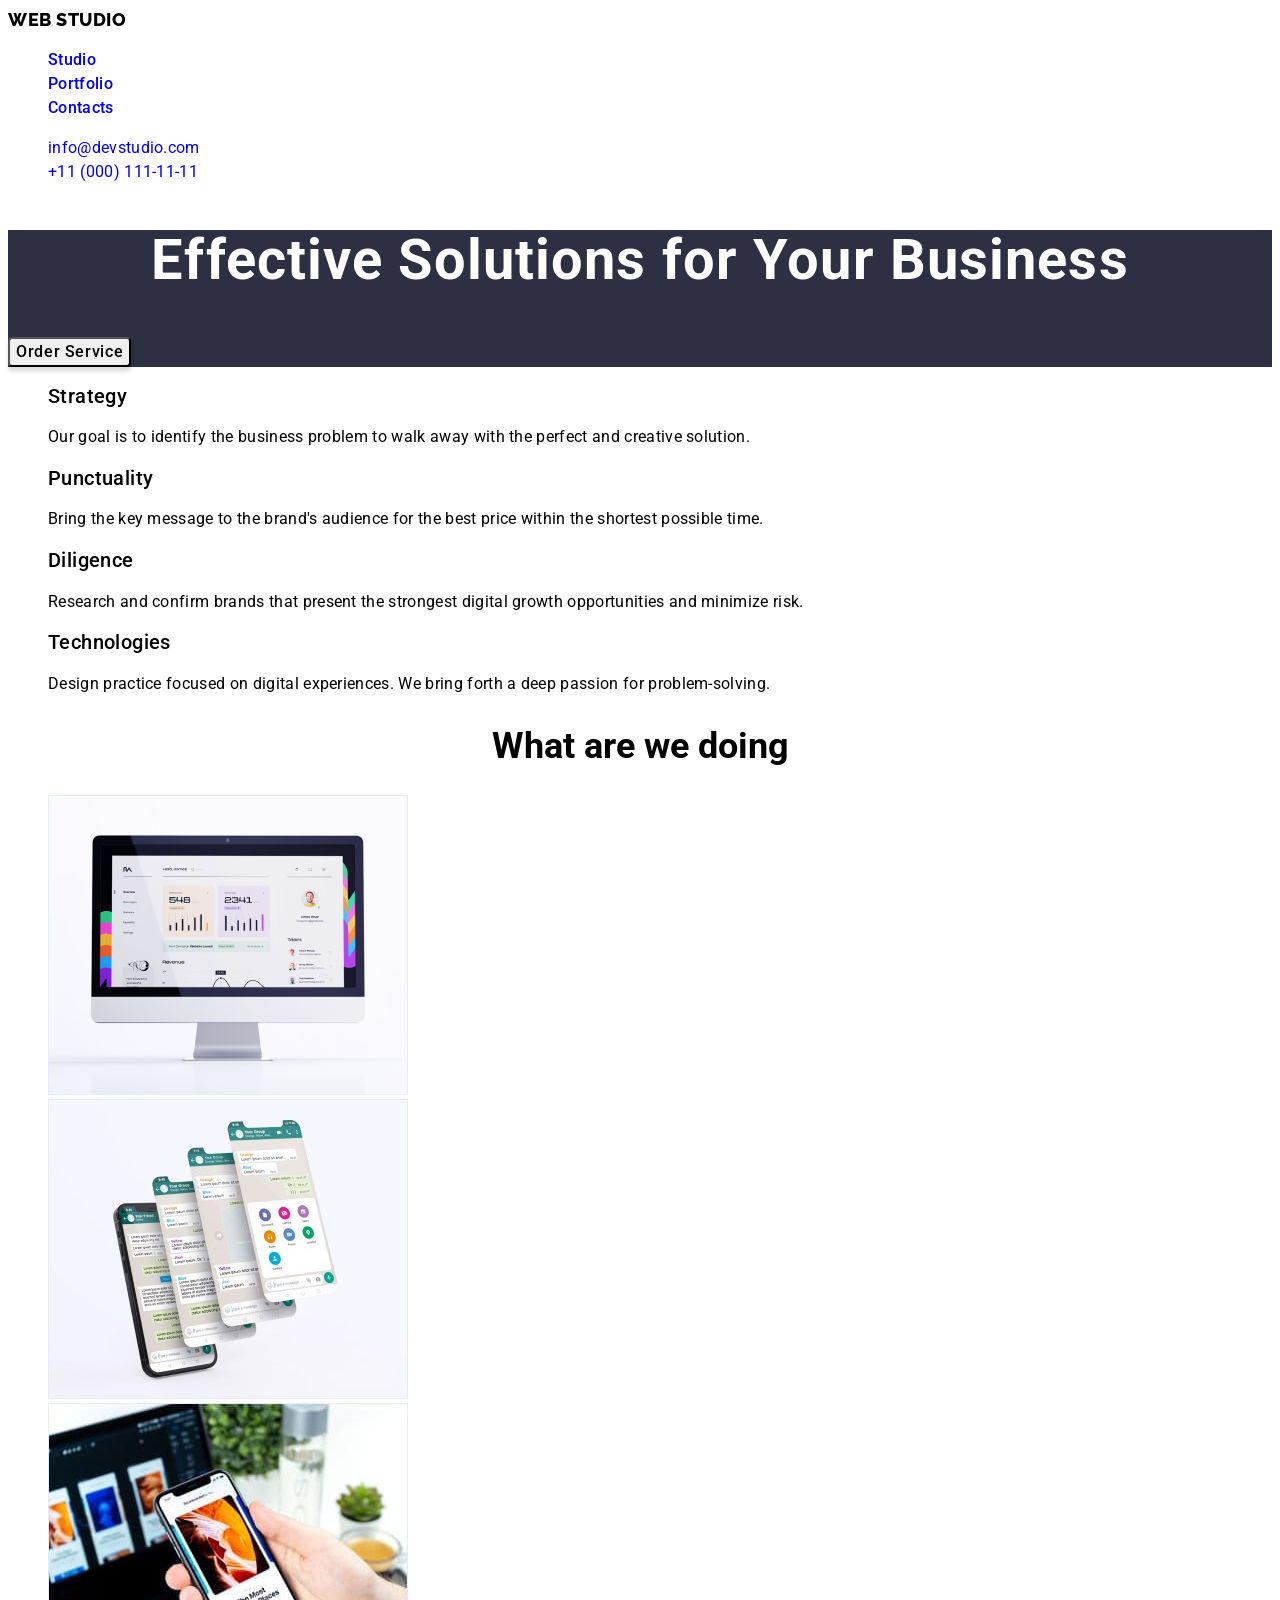
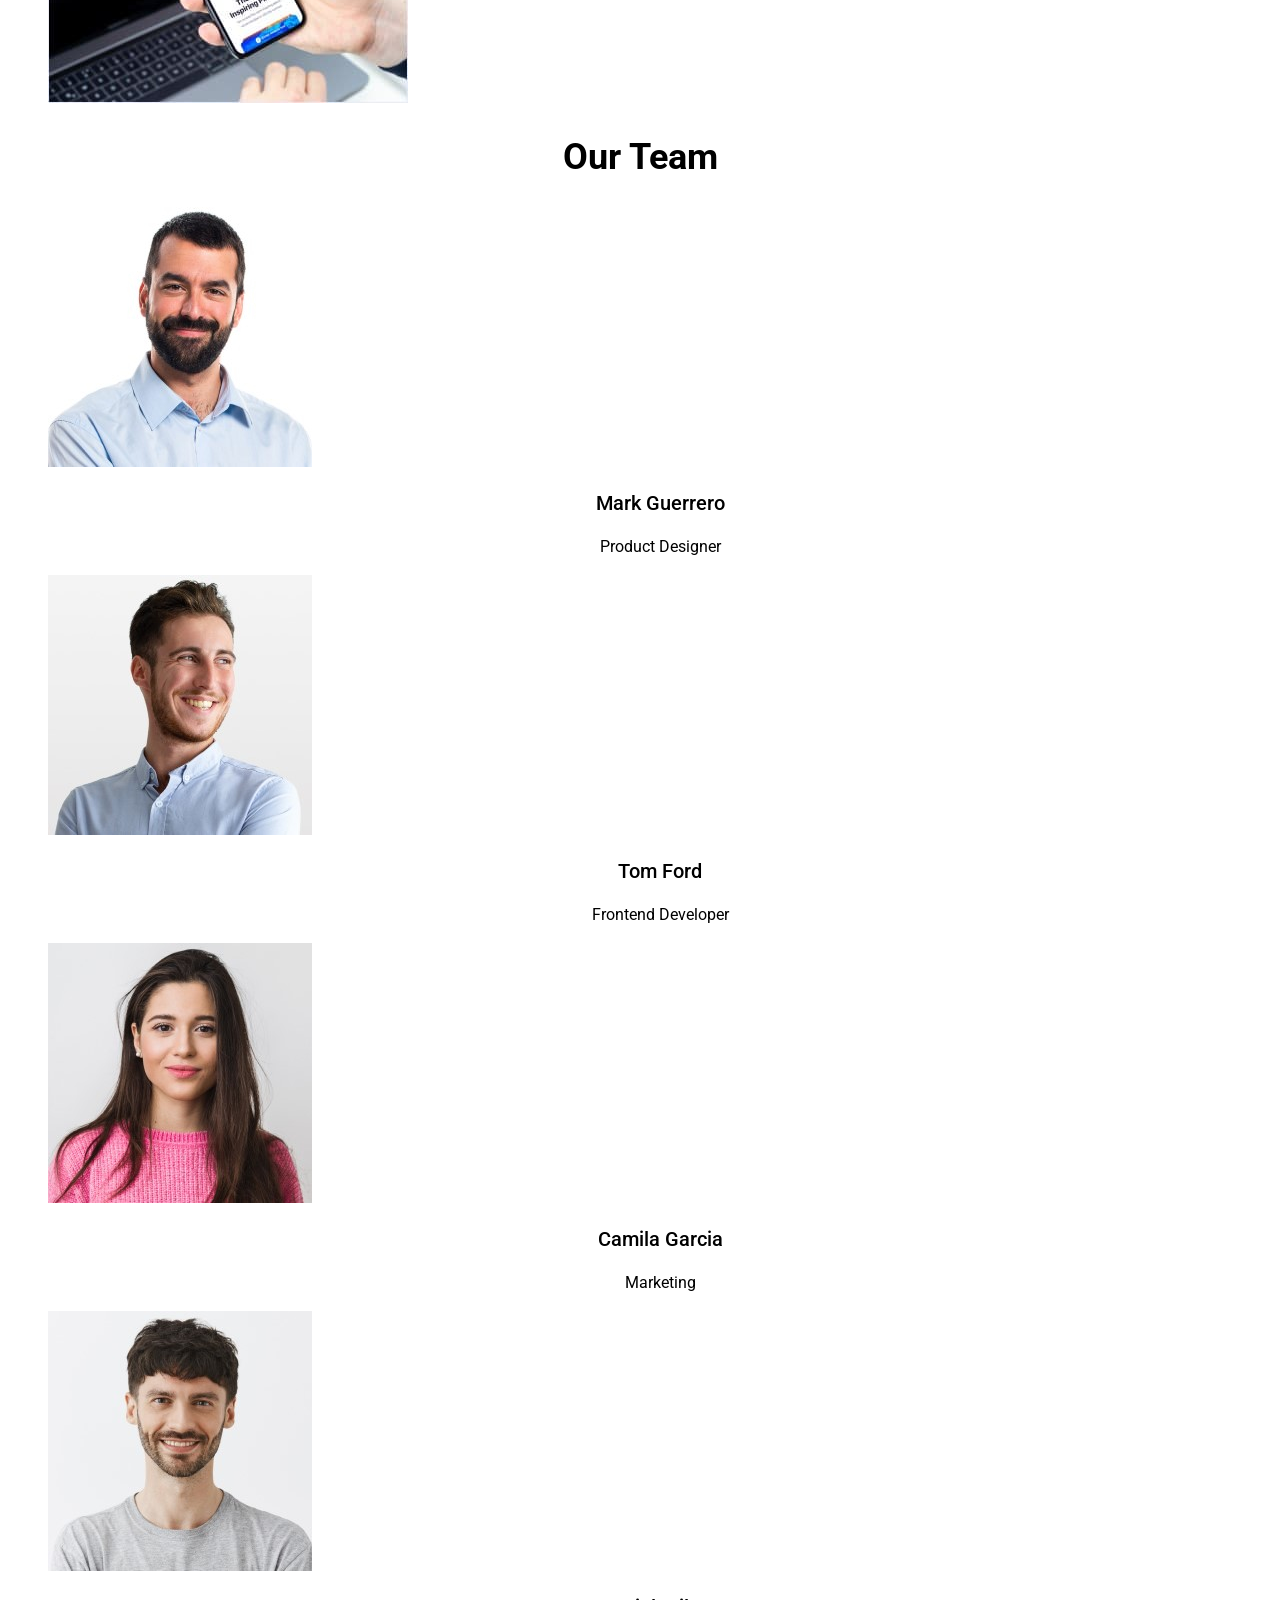
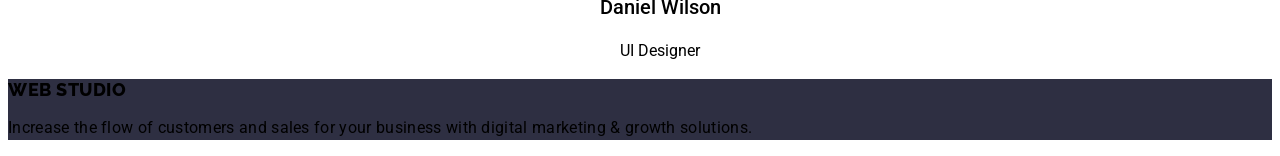
==== index.html @ 3da2f97a "Initial commit" ====
<!DOCTYPE html>
<html lang="en">
  <head>
    <meta charset="UTF-8" />
    <meta http-equiv="X-UA-Compatible" content="IE=edge" />
    <meta name="viewport" content="width=device-width, initial-scale=1.0" />
    <meta name="description" content="goit-markup-hw-02"/>
    <title>Studio</title>

  
<link rel="preconnect" href="https://fonts.googleapis.com">
<link rel="preconnect" href="https://fonts.gstatic.com" crossorigin>
<link href="https://fonts.googleapis.com/css2?family=Raleway:wght@800&family=Roboto:ital,wght@0,500;0,700;1,400&display=swap" rel="stylesheet">
  <link rel="stylesheet" href="./css/styles.css">
  <link rel="stylesheet" href="./portfolio.html">
  </head> 
  <body>

     <!-- Header section -->
     <section class="header">
  <header class="header">
  <nav class="header-nav">
    <a class="header-logo" href="./index.html"> <span class="accent">Web</span> Studio</a>
    <ul class="header-list">
      <li>
        <a href="header-item">Studio</a>
      </li>
      <li>
        <a href="header-item">Portfolio</a>
      </li>
      <li>
        <a href="header-item">Contacts</a>
      </li>
    </ul>
  </nav>
</section>
  <ul class="header-contacts">
    <li>
      <a class="header-mail" href="mailto:info@devstudio.com">info@devstudio.com</a>
    </li>
    <li>
      <a class="header-phone" href="tel:+11(000)111-11-11">+11 (000) 111-11-11</a>
    </li>
  </ul>
</header>

    <main class="main">

      <!-- Hero section -->
      <section class="hero">
            <h1 class="hero-title">
                Effective Solutions for Your Business
            </h1>
          <button class="btn" type="button">Order Service</button>   
    </section>

        <!-- List section -->
        <section class="list">
        <ul class="list">
            <li>
                <h2 class="list-title">Strategy</h2>
               <p class="list-text"> Our goal is to identify the business
problem to walk away with the perfect and creative solution. </p>
            </li>

            <li>
                <h2 class="list-title">Punctuality</h2>
               <p class="list-text">Bring the key message to the brand's audience for the best price within the shortest possible time.</p> 
            </li>

            <li>
                <h2 class="list-title">Diligence</h2>
               <p class="list-text">Research and confirm brands that present the strongest digital growth opportunities and minimize risk.</p>
            </li>

            <li>
                <h2 class="list-title">Technologies</h2>
                <p class="list-text">Design practice focused on digital experiences. We bring forth a deep passion for problem-solving.</p>
            </li>
        </ul>    
   </section>
      <!-- About section -->

      <section class="about">

        <h2 class="about-title">
        What are we doing
      </h2>
      <p>
        <ul class="about-list">
         <li>
            <img class="about-pic"
            src="./images/header/comp.png" 
            alt="Computer" 
            width="360"
            height="300"/>  
         </li>
         <li>
            <img class="about-pic"
             src="./images/header/phone.jpg" 
             alt="Phone" 
             width="360"
             height="300"/>
         </li>
         <li>
            <img class="about-pic"
            src="./images/header/comp phone.jpg" 
            alt="Phone and Computer" 
            width="360"
            height="300"/>
         </li>
        </ul>
      </section>

      <!-- Team section -->

      <section class="team">
        <h2 class="team-title">Our Team</h2>
            <ul class="team-list">
                <li class="team-item">
                    <img class="team-pic"
                    src="./images/team/mark.jpg"
                     alt="Mark Guerrero"
                     width="264"
                     height="260"/>
                    <h3 class="team-name">Mark Guerrero</h3>
                    <p class="team-prof">Product Designer</p>
                </li>
                <li class="team-item">
                    <img class="team-pic"
                    src="./images/team/tom.jpg" 
                    alt="Tom Ford"
                    width="264"
                     height="260"/>
                    <h3 class="team-name">Tom Ford</h3>
                    <p class="team-prof">Frontend Developer</p>
                </li>
                <li class="team-item">
                    <img class="team-pic"
                    src="./images/team/camila.jpg" 
                    alt="Camila Garcia"
                    width="264"
                     height="260"/>
                    <h3 class="team-name">Camila Garcia</h3>
                    <p class="team-prof">Marketing</p>
                </li>
                <li class="team-item">
                    <img class="team-pic"
                    src="./images/team/daniel.jpg" 
                    alt="Daniel Wilson"
                    width="264"
                     height="260"/>
                    <h3 class="team-name">Daniel Wilson</h3>
                    <p class="team-prof">UI Designer</p>
                </li>
            </ul> 
      </section>
    </main>

    <!-- Footer section -->
    <section class="footer">
 <footer class="footer-studio">
  <a class="footer-logo" href="./index.html"> <span class="accent">Web</span> Studio</a>
     <p class="footer-txt" >Increase the flow of customers and sales for your business with digital marketing & growth solutions.</p>
 </footer>
</section>
  </body>
</html>
---- css/styles.css ----
:root{
  /* Font */
--main-font: Roboto, sans-serif; 
--secondary-font: Raleway, sans-serif;

  /* Text color */
  --main-txt-cl: #434455
  --secondary-txt-cl: #2E2F42 
  --subtle-txt-cl: #8E8F99
  --accent-txt-cl: #E7E9FC
  --light-txt-cl: #F4F4FD
  --primary-brand-txt-cl: #4D5AE5
  --pressed-state-txt-cl: #404BBF 
  --dark-txt-cl: #2E2F42
  --success-txt-cl: #31D0AA 

  /* Background colors */
  --main-bg-cl: #FFFFFF
  --light-bg-cl: #F4F4FD
  --hero-bg-cl: #2E2F42
}
ul {
  list-style: none;
}
a {
  text-decoration: none;
}
/* Base styles */
body {
  background-color:var(--main-txt-cl);
  font-family: Roboto, sans-serif; 
}
.link {
  text-decoration: none;
  color: currentColor
}
/**
  |============================
  | Header section
  |============================
*/
.header-logo {
color: var(--secondary-txt-cl);
font-family: 'Raleway';
font-weight: 800;
font-size: 18px;
line-height: 24px;
letter-spacing: 0.03em;
text-transform: uppercase;
}
.accent {
color: var(--primary-brand-txt-cl);
}
.header-list {
color: var(--secondary-txt-cl);
font-weight: 500;
font-size: 16px;
line-height: 24px;
letter-spacing: 0.02em;
}
.header-contacts {
color: var(--main-txt-cl);
font-weight: 400;
font-size: 16px;
line-height: 24px;
letter-spacing: 0.02em;
}

/**
  |============================
  | Hero section
  |============================
*/
.hero {
background-color: #2E2F42; 
}
.hero-title{
 color: #FFFFFF;
font-weight: 700;
font-size: 56px;
line-height: 60px;
letter-spacing: 0.02em;
text-align: center;
}
.btn:hover {
background-color: #404BBF;
}
.btn:active 
.btn:focus {
background-color:#4D5AE5;
border-radius: 4px;
padding: 16px 32px 16px 32px;
}
.btn {
  font-family: 'Roboto';
font-weight: 500;
font-size: 16px;
line-height: 24px;
align-items: center;
letter-spacing: 0.04em;
box-shadow: 0px 4px 4px rgba(0, 0, 0, 0.15);
border-radius: 4px;
}

/**
  |============================
  | List section 
  |============================
*/
.list {
  font-family: 'Roboto';
  text-decoration: none;
}
.list-title {
color: var(--dark-txt-cl);
font-weight: 500;
font-size: 20px;
line-height: 25px;
letter-spacing: 0.02em
}
.list-text {
color: var(--main-txt-cl);
font-weight: 400;
font-size: 16px;
line-height: 24px;
letter-spacing: 0.02em;

}
/**
  |============================
  | About section
  |============================
*/
.about-title {
font-family: Roboto;
color: var(--dark-txt-cl);
font-weight: 700;
font-size: 36px;
line-height: 40px;
text-align: center;
}
.about-pic {
height: 300px;
width: 360px;
border-radius: 0px;
}
/**
  |============================
  | Team section
  |============================
*/
.team-title {
font-family: Roboto;
color: var(--dark-txt-cl);
font-weight: 700;
font-size: 36px;
line-height: 40px;
text-align: center;
}
.team-pic {
width: 264px;
height: 260px;
}
.team-name {
color: var(--dark-txt-cl);
font-weight: 500;
font-size: 20px;
line-height: 24px;
text-align: center;
}
.team-prof {
color: var(--main-txt-cl);
font-weight: 400;
font-size: 16px;
line-height: 24px;
text-align: center;
}
/**
  |============================
  | Footer section   
  |============================
*/
footer {
background-color:#2E2F42;
color: var(--accent-txt-cl);
} 
.footer-logo {
color: var(--light-txt-cl);
font-family: 'Raleway';
font-style: normal;
font-weight: 800;

font-size: 18px;
line-height: 21px;
letter-spacing: 0.03em;
text-transform: uppercase;
}
.footer-txt {
  font-weight: 400;
  font-size: 16px;
  line-height: 24px;
  letter-spacing: 0.02em;
}
.btn-nav:hover {
  background-color: var(--primary-brand-txt-cl);
  }
  .btn-nav:active 
  .btn-nav:focus {
  background-color: var(--primary-brand-txt-cl);
  border-radius: 4px;
  padding: 12px 24px 12px 24px;
  }
  .btn-nav {
  font-family: 'Roboto';
  font-weight: 500;
  font-size: 16px;
  line-height: 24px;
  letter-spacing: 0.04em;
  box-shadow: 0px 4px 4px rgba(0, 0, 0, 0.15);
  border-radius: 4px;
  }
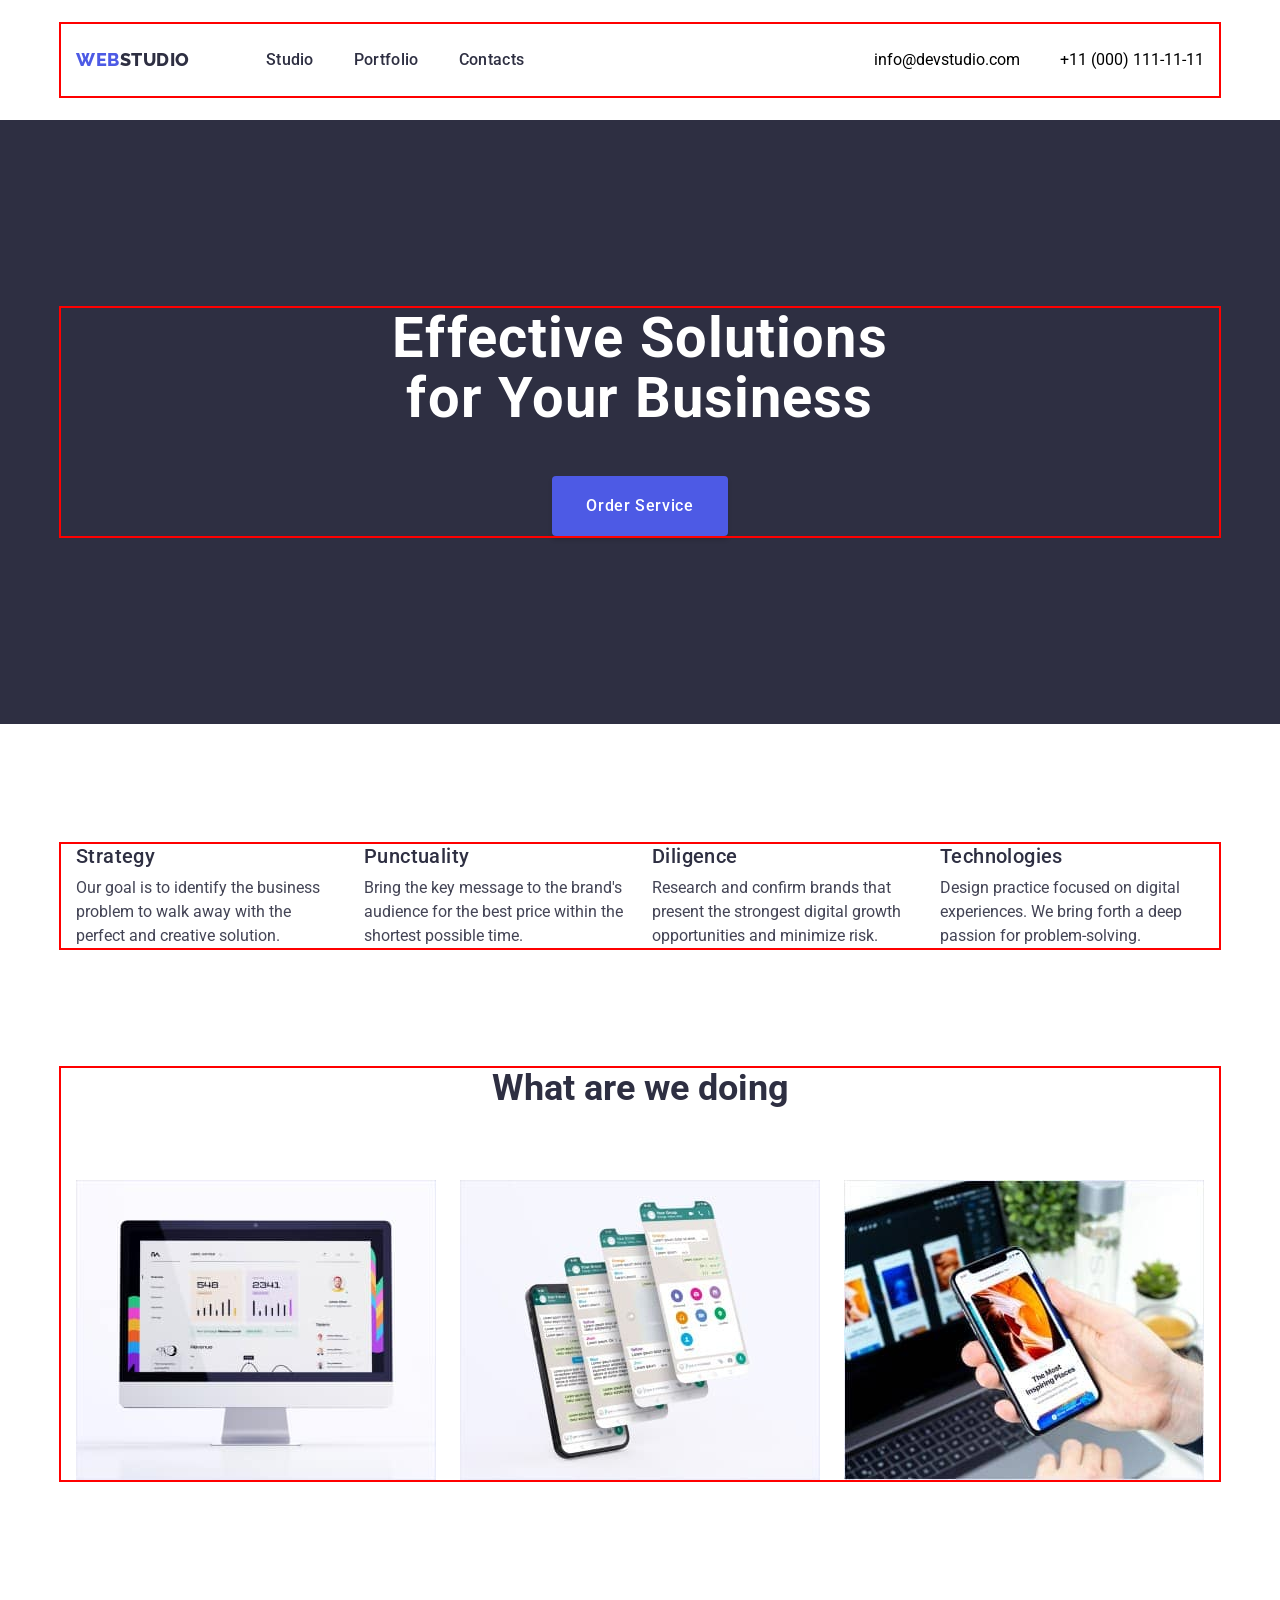
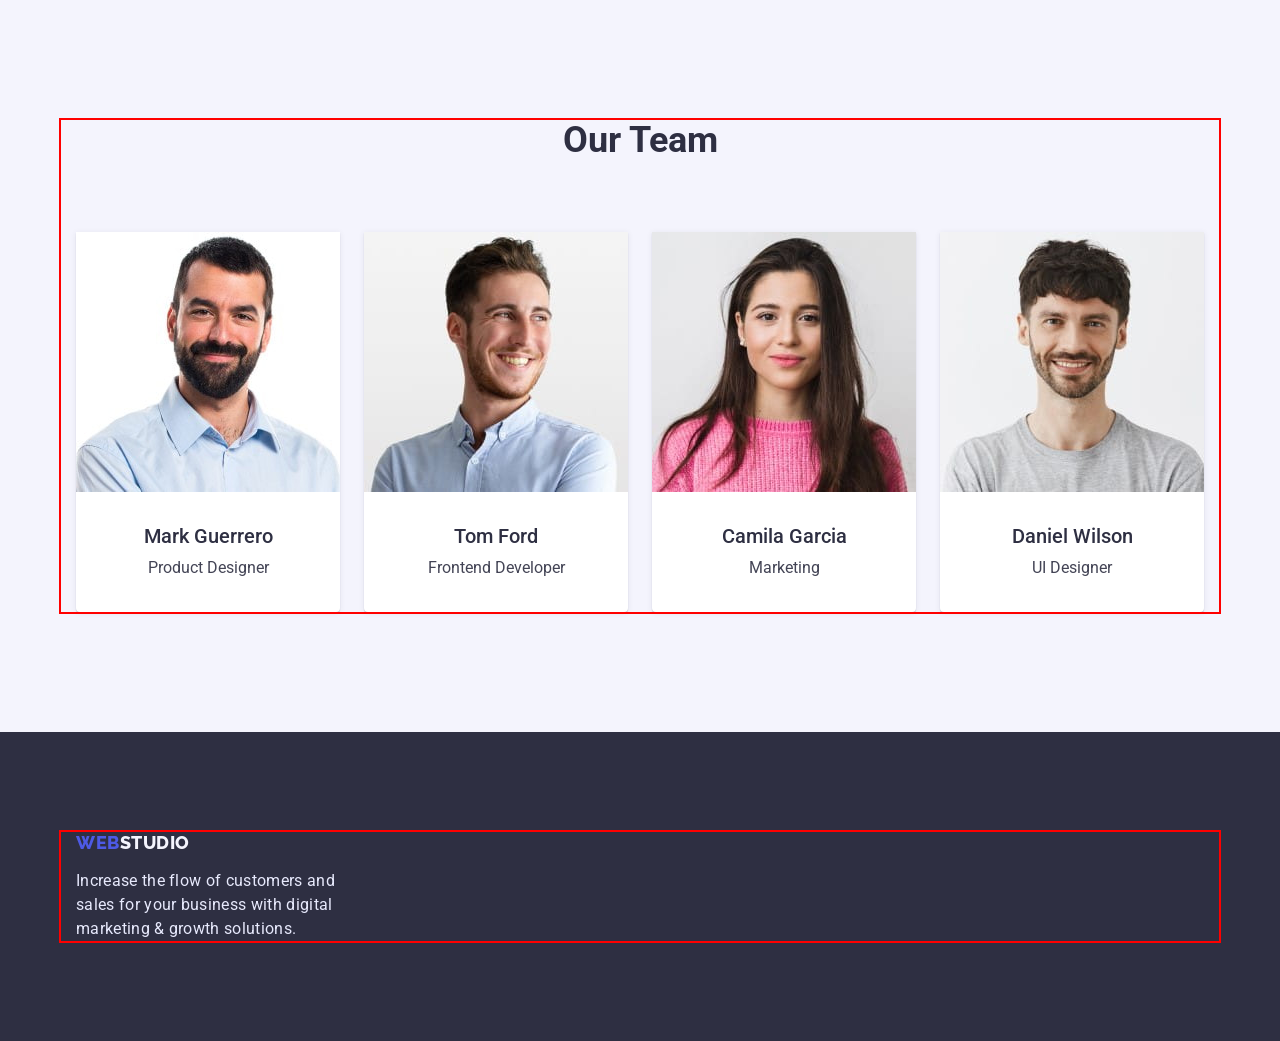
==== commit 55893d44: "finished hw3" ====
--- a/index.html
+++ b/index.html
@@ -4,165 +4,221 @@
     <meta charset="UTF-8" />
     <meta http-equiv="X-UA-Compatible" content="IE=edge" />
     <meta name="viewport" content="width=device-width, initial-scale=1.0" />
-    <meta name="description" content="goit-markup-hw-02"/>
+    <meta name="description" content="goit-markup-hw-02" />
     <title>Studio</title>
-
-  
-<link rel="preconnect" href="https://fonts.googleapis.com">
-<link rel="preconnect" href="https://fonts.gstatic.com" crossorigin>
-<link href="https://fonts.googleapis.com/css2?family=Raleway:wght@800&family=Roboto:ital,wght@0,500;0,700;1,400&display=swap" rel="stylesheet">
-  <link rel="stylesheet" href="./css/styles.css">
-  <link rel="stylesheet" href="./portfolio.html">
-  </head> 
+    <!-- Modern normalize -->
+    <link
+      rel="stylesheet"
+      href="https://cdn.jsdelivr.net/npm/modern-normalize@2.0.0/modern-normalize.css"
+    />
+    <!-- Custom styles -->
+    <link rel="preconnect" href="https://fonts.googleapis.com" />
+    <link rel="preconnect" href="https://fonts.gstatic.com" crossorigin />
+    <link
+      href="https://fonts.googleapis.com/css2?family=Raleway:wght@800&family=Roboto:ital,wght@0,500;0,700;1,400&display=swap"
+      rel="stylesheet"
+    />
+    <link rel="stylesheet" href="./css/styles.css" />
+  </head>
   <body>
-
-     <!-- Header section -->
-     <section class="header">
-  <header class="header">
-  <nav class="header-nav">
-    <a class="header-logo" href="./index.html"> <span class="accent">Web</span> Studio</a>
-    <ul class="header-list">
-      <li>
-        <a href="header-item">Studio</a>
-      </li>
-      <li>
-        <a href="header-item">Portfolio</a>
-      </li>
-      <li>
-        <a href="header-item">Contacts</a>
-      </li>
-    </ul>
-  </nav>
-</section>
-  <ul class="header-contacts">
-    <li>
-      <a class="header-mail" href="mailto:info@devstudio.com">info@devstudio.com</a>
-    </li>
-    <li>
-      <a class="header-phone" href="tel:+11(000)111-11-11">+11 (000) 111-11-11</a>
-    </li>
-  </ul>
-</header>
+    <!-- Header section -->
+    <header class="header">
+      <div class="header-container container">
+        <a class="header-logo" href="./index.html">
+          <span class="accent">Web</span>Studio
+        </a>
+        <nav class="header-nav">
+          <ul class="header-list">
+            <li>
+              <a href="./index.html">Studio</a>
+            </li>
+            <li>
+              <a href="./portfolio.html">Portfolio</a>
+            </li>
+            <li>
+              <a href="">Contacts</a>
+            </li>
+          </ul>
+        </nav>
+
+        <ul class="header-contact">
+          <div class="header-wrapper">
+            <li>
+              <a class="header-mail" href="mailto:info@devstudio.com"
+                >info@devstudio.com</a
+              >
+            </li>
+            <li>
+              <a class="header-phone" href="tel:+110001111111"
+                >+11 (000) 111-11-11</a
+              >
+            </li>
+          </div>
+        </ul>
+      </div>
+    </header>
 
     <main class="main">
-
       <!-- Hero section -->
       <section class="hero">
-            <h1 class="hero-title">
-                Effective Solutions for Your Business
-            </h1>
-          <button class="btn" type="button">Order Service</button>   
-    </section>
-
-        <!-- List section -->
-        <section class="list">
-        <ul class="list">
-            <li>
-                <h2 class="list-title">Strategy</h2>
-               <p class="list-text"> Our goal is to identify the business
-problem to walk away with the perfect and creative solution. </p>
-            </li>
-
-            <li>
-                <h2 class="list-title">Punctuality</h2>
-               <p class="list-text">Bring the key message to the brand's audience for the best price within the shortest possible time.</p> 
-            </li>
-
-            <li>
-                <h2 class="list-title">Diligence</h2>
-               <p class="list-text">Research and confirm brands that present the strongest digital growth opportunities and minimize risk.</p>
-            </li>
-
-            <li>
-                <h2 class="list-title">Technologies</h2>
-                <p class="list-text">Design practice focused on digital experiences. We bring forth a deep passion for problem-solving.</p>
-            </li>
-        </ul>    
-   </section>
+        <div class="container">
+          <h1 class="hero-title">Effective Solutions for Your Business</h1>
+          <button class="btn" type="button">Order Service</button>
+        </div>
+      </section>
+      <!-- Feature section -->
+      <section class="feature">
+        <div class="container">
+          <ul class="feature-list">
+            <li class="feature-item">
+              <h2 class="feature-title">Strategy</h2>
+              <p class="feature-text">
+                Our goal is to identify the business problem to walk away with
+                the perfect and creative solution.
+              </p>
+            </li>
+
+            <li class="feature-item">
+              <h2 class="feature-title">Punctuality</h2>
+              <p class="feature-text">
+                Bring the key message to the brand's audience for the best price
+                within the shortest possible time.
+              </p>
+            </li>
+
+            <li class="feature-item">
+              <h2 class="feature-title">Diligence</h2>
+              <p class="feature-text">
+                Research and confirm brands that present the strongest digital
+                growth opportunities and minimize risk.
+              </p>
+            </li>
+
+            <li class="feature-item">
+              <h2 class="feature-title">Technologies</h2>
+              <p class="feature-text">
+                Design practice focused on digital experiences. We bring forth a
+                deep passion for problem-solving.
+              </p>
+            </li>
+          </ul>
+        </div>
+      </section>
+
       <!-- About section -->
-
       <section class="about">
-
-        <h2 class="about-title">
-        What are we doing
-      </h2>
-      <p>
-        <ul class="about-list">
-         <li>
-            <img class="about-pic"
-            src="./images/header/comp.png" 
-            alt="Computer" 
-            width="360"
-            height="300"/>  
-         </li>
-         <li>
-            <img class="about-pic"
-             src="./images/header/phone.jpg" 
-             alt="Phone" 
-             width="360"
-             height="300"/>
-         </li>
-         <li>
-            <img class="about-pic"
-            src="./images/header/comp phone.jpg" 
-            alt="Phone and Computer" 
-            width="360"
-            height="300"/>
-         </li>
-        </ul>
+        <div class="container">
+          <h2 class="about-title">What are we doing</h2>
+          <ul class="about-list">
+            <li>
+              <img
+                class="about-pic"
+                src="./images/header/comp.jpg"
+                alt="Computer"
+                width="360"
+                height="300"
+              />
+            </li>
+            <li>
+              <img
+                class="about-pic"
+                src="./images/header/phone.jpg"
+                alt="Phone"
+                width="360"
+                height="300"
+              />
+            </li>
+            <li>
+              <img
+                class="about-pic"
+                src="./images/header/comp phone.jpg"
+                alt="Phone and Computer"
+                width="360"
+                height="300"
+              />
+            </li>
+          </ul>
+        </div>
       </section>
 
       <!-- Team section -->
-
       <section class="team">
-        <h2 class="team-title">Our Team</h2>
-            <ul class="team-list">
-                <li class="team-item">
-                    <img class="team-pic"
-                    src="./images/team/mark.jpg"
-                     alt="Mark Guerrero"
-                     width="264"
-                     height="260"/>
-                    <h3 class="team-name">Mark Guerrero</h3>
-                    <p class="team-prof">Product Designer</p>
-                </li>
-                <li class="team-item">
-                    <img class="team-pic"
-                    src="./images/team/tom.jpg" 
-                    alt="Tom Ford"
-                    width="264"
-                     height="260"/>
-                    <h3 class="team-name">Tom Ford</h3>
-                    <p class="team-prof">Frontend Developer</p>
-                </li>
-                <li class="team-item">
-                    <img class="team-pic"
-                    src="./images/team/camila.jpg" 
-                    alt="Camila Garcia"
-                    width="264"
-                     height="260"/>
-                    <h3 class="team-name">Camila Garcia</h3>
-                    <p class="team-prof">Marketing</p>
-                </li>
-                <li class="team-item">
-                    <img class="team-pic"
-                    src="./images/team/daniel.jpg" 
-                    alt="Daniel Wilson"
-                    width="264"
-                     height="260"/>
-                    <h3 class="team-name">Daniel Wilson</h3>
-                    <p class="team-prof">UI Designer</p>
-                </li>
-            </ul> 
+        <div class="container">
+          <h2 class="team-title">Our Team</h2>
+
+          <ul class="team-list">
+            <li class="team-item">
+              <img
+                class="team-pic"
+                src="./images/team/mark.jpg"
+                alt="Mark Guerrero"
+                width="264"
+                height="260"
+              />
+              <div class="team-wrapper">
+                <h3 class="team-name">Mark Guerrero</h3>
+                <p class="team-line">Product Designer</p>
+              </div>
+            </li>
+
+            <li class="team-item">
+              <img
+                class="team-pic"
+                src="./images/team/tom.jpg"
+                alt="Tom Ford"
+                width="264"
+                height="260"
+              />
+              <div class="team-wrapper">
+                <h3 class="team-name">Tom Ford</h3>
+
+                <p class="team-line">Frontend Developer</p>
+              </div>
+            </li>
+
+            <li class="team-item">
+              <img
+                class="team-pic"
+                src="./images/team/camila.jpg"
+                alt="Camila Garcia"
+                width="264"
+                height="260"
+              />
+              <div class="team-wrapper">
+                <h3 class="team-name">Camila Garcia</h3>
+                <p class="team-line">Marketing</p>
+              </div>
+            </li>
+
+            <li class="team-item">
+              <img
+                class="team-pic"
+                src="./images/team/daniel.jpg"
+                alt="Daniel Wilson"
+                width="264"
+                height="260"
+              />
+              <div class="team-wrapper">
+                <h3 class="team-name">Daniel Wilson</h3>
+                <p class="team-line">UI Designer</p>
+              </div>
+            </li>
+          </ul>
+        </div>
       </section>
     </main>
 
     <!-- Footer section -->
-    <section class="footer">
- <footer class="footer-studio">
-  <a class="footer-logo" href="./index.html"> <span class="accent">Web</span> Studio</a>
-     <p class="footer-txt" >Increase the flow of customers and sales for your business with digital marketing & growth solutions.</p>
- </footer>
-</section>
+    <footer class="footer">
+      <div class="container">
+        <a class="footer-logo" href="./index.html">
+          <span class="accent">Web</span>Studio
+        </a>
+        <p class="footer-txt">
+          Increase the flow of customers and sales for your business with
+          digital marketing & growth solutions.
+        </p>
+      </div>
+    </footer>
   </body>
 </html>
--- a/css/styles.css
+++ b/css/styles.css
@@ -1,69 +1,171 @@
-:root{
+:root {
   /* Font */
---main-font: Roboto, sans-serif; 
---secondary-font: Raleway, sans-serif;
+  --main-font: Roboto, sans-serif;
+  --secondary-font: Raleway, sans-serif;
 
   /* Text color */
-  --main-txt-cl: #434455
-  --secondary-txt-cl: #2E2F42 
-  --subtle-txt-cl: #8E8F99
-  --accent-txt-cl: #E7E9FC
-  --light-txt-cl: #F4F4FD
-  --primary-brand-txt-cl: #4D5AE5
-  --pressed-state-txt-cl: #404BBF 
-  --dark-txt-cl: #2E2F42
-  --success-txt-cl: #31D0AA 
+  --main-txt-cl: #434455;
+  --secondary-txt-cl: #2e2f42;
+  --subtle-txt-cl: #8e8f99;
+  --accent-txt-cl: #e7e9fc;
+  --light-txt-cl: #f4f4fd;
+  --primary-brand-txt-cl: #4d5ae5;
+  --pressed-state-txt-cl: #404bbf;
+  --dark-txt-cl: #2e2f42;
+  --success-txt-cl: #31d0aa;
 
   /* Background colors */
-  --main-bg-cl: #FFFFFF
-  --light-bg-cl: #F4F4FD
-  --hero-bg-cl: #2E2F42
+  --main-bg-cl: #ffffff;
+  --light-bg-cl: #f4f4fd;
+  --hero-bg-cl: #2e2f42;
+  --modal-bg-cl: #fcfcfc;
+
+  /* Others */
+  --indent: 24px;
+  --items: 3;
+  --gap: 24px;
+}
+
+/* reset start */
+h1,
+h2,
+h3,
+h4,
+h5,
+h6,
+p {
+  margin: 0;
 }
 ul {
+  margin: 0;
+  padding: 0;
   list-style: none;
 }
 a {
+  color: currentColor;
   text-decoration: none;
 }
+button {
+  padding: 0;
+  border-color: transparent;
+  cursor: pointer;
+}
+img {
+  display: block;
+  width: auto;
+  height: auto;
+}
+
+.visually-hidden {
+  position: absolute;
+  width: 1px;
+  height: 1px;
+  margin: -1px;
+  border: 0;
+  padding: 0;
+
+  white-space: nowrap;
+  clip-path: inset(100%);
+  clip: rect(0 0 0 0);
+  overflow: hidden;
+}
+.visually-hidden {
+  position: absolute;
+  margin: -1px;
+  border: 0;
+  padding: 0;
+  white-space: nowrap;
+  height: 1px;
+  clip-path: inset(100%);
+  clip: rect(0 0 0 0);
+  width: 1px;
+  overflow: hidden;
+}
+/* reset end */
+.section {
+  /* padding-top: 120px;
+  padding-bottom: 120px; */
+}
+
 /* Base styles */
 body {
-  background-color:var(--main-txt-cl);
-  font-family: Roboto, sans-serif; 
+  font-family: Roboto, sans-serif;
+}
+.container {
+  width: 1158px;
+  padding-left: 15px;
+  padding-right: 15px;
+  margin-left: auto;
+  margin-right: auto;
+
+  outline: 2px solid red;
 }
 .link {
   text-decoration: none;
-  color: currentColor
+  color: currentColor;
 }
 /**
   |============================
   | Header section
   |============================
 */
+.header {
+  background-color: var(--main-bg-cl);
+  padding-top: 24px;
+  padding-bottom: 24px;
+}
+.header-container {
+  display: flex;
+  align-items: center;
+}
 .header-logo {
-color: var(--secondary-txt-cl);
-font-family: 'Raleway';
-font-weight: 800;
-font-size: 18px;
-line-height: 24px;
-letter-spacing: 0.03em;
-text-transform: uppercase;
+  color: var(--secondary-txt-cl);
+  font-family: 'Raleway';
+  font-weight: 800;
+  font-size: 18px;
+  line-height: 24px;
+  letter-spacing: 0.03em;
+  text-transform: uppercase;
+  margin-right: 76px;
 }
 .accent {
-color: var(--primary-brand-txt-cl);
+  color: var(--primary-brand-txt-cl);
 }
 .header-list {
-color: var(--secondary-txt-cl);
-font-weight: 500;
-font-size: 16px;
-line-height: 24px;
-letter-spacing: 0.02em;
+  color: var(--secondary-txt-cl);
+  font-weight: 500;
+  font-size: 16px;
+  line-height: 24px;
+  letter-spacing: 0.02em;
+  display: flex;
+  gap: 40px;
 }
 .header-contacts {
-color: var(--main-txt-cl);
-font-weight: 400;
-font-size: 16px;
-line-height: 24px;
-letter-spacing: 0.02em;
+  color: var(--main-txt-cl);
+  font-weight: 400;
+  font-size: 16px;
+  line-height: 24px;
+  letter-spacing: 0.02em;
+}
+.header-nav,
+.header-contact {
+  display: block;
+  padding-top: 24px;
+  padding-bottom: 24px;
+}
+.header-wrapper {
+  display: flex;
+  align-items: center;
+  gap: 40px;
+}
+.header-nav {
+  margin-right: auto;
+}
+.header-phone:hover .header-phone:focus {
+  color: var(--pressed-state-txt-cl);
+}
+.header-mail:hover .header-mail:focus {
+  color: var(--pressed-state-txt-cl);
 }
 
 /**
@@ -71,146 +173,200 @@
   | Hero section
   |============================
 */
+
 .hero {
-background-color: #2E2F42; 
-}
-.hero-title{
- color: #FFFFFF;
-font-weight: 700;
-font-size: 56px;
-line-height: 60px;
-letter-spacing: 0.02em;
-text-align: center;
+  padding: 188px 0;
+  /* min-width: 1440px;
+  margin-left: auto;
+  margin-right: auto; */
+  background-color: var(--hero-bg-cl);
+  /* background-image: url(../images/background/people-office.jpg);
+  background-repeat: no-repeat;
+  background-position: cover; */
+  /* background-position: top 200px left 400px; */
+  /* background-position: top calc(50%) left calc(50%); */
+}
+.hero-title {
+  color: #ffffff;
+  font-weight: 700;
+  font-size: 56px;
+  line-height: 60px;
+  letter-spacing: 0.02em;
+  text-align: center;
+  width: 496px;
+  margin-left: auto;
+  margin-right: auto;
+  margin-bottom: 48px;
 }
 .btn:hover {
-background-color: #404BBF;
-}
-.btn:active 
-.btn:focus {
-background-color:#4D5AE5;
-border-radius: 4px;
-padding: 16px 32px 16px 32px;
+  background-color: var(--pressed-state-txt-cl);
+}
+.btn:active .btn:focus {
+  border-radius: 4px;
+  padding: 16px 32px 16px 32px;
 }
 .btn {
+  min-width: 160px;
+  min-height: 40px;
+  padding: 16px 32px;
+  border-radius: 4px;
+  background-color: var(--primary-brand-txt-cl);
+  color: var(--main-bg-cl);
   font-family: 'Roboto';
-font-weight: 500;
-font-size: 16px;
-line-height: 24px;
-align-items: center;
-letter-spacing: 0.04em;
-box-shadow: 0px 4px 4px rgba(0, 0, 0, 0.15);
-border-radius: 4px;
-}
-
-/**
-  |============================
-  | List section 
-  |============================
-*/
-.list {
-  font-family: 'Roboto';
-  text-decoration: none;
-}
-.list-title {
-color: var(--dark-txt-cl);
-font-weight: 500;
-font-size: 20px;
-line-height: 25px;
-letter-spacing: 0.02em
-}
-.list-text {
-color: var(--main-txt-cl);
-font-weight: 400;
-font-size: 16px;
-line-height: 24px;
-letter-spacing: 0.02em;
-
+  font-weight: 500;
+  font-size: 16px;
+  line-height: 24px;
+  display: flex;
+  align-items: center;
+  letter-spacing: 0.04em;
+  box-shadow: 0px 4px 4px rgba(0, 0, 0, 0.15);
+  border-radius: 4px;
+  margin-left: auto;
+  margin-right: auto;
+}
+
+/**
+  |============================
+  | Feature section
+  |============================
+*/
+.feature {
+  padding: 120px 0;
+}
+.feature-list {
+  display: flex;
+  gap: 24px;
+}
+.feature-item {
+  width: 264px;
+}
+.feature-title {
+  color: var(--secondary-txt-cl);
+  font-weight: 500;
+  font-size: 20px;
+  line-height: 24px;
+  letter-spacing: 0.02em;
+  margin-bottom: 8px;
+}
+.feature-text {
+  color: var(--main-txt-cl);
+  font-weight: 400;
+  font-size: 16px;
+  line-height: 24px;
 }
 /**
   |============================
   | About section
   |============================
 */
+.about {
+  padding-bottom: 120px;
+}
 .about-title {
-font-family: Roboto;
-color: var(--dark-txt-cl);
-font-weight: 700;
-font-size: 36px;
-line-height: 40px;
-text-align: center;
+  color: var(--dark-txt-cl);
+  font-weight: 700;
+  font-size: 36px;
+  line-height: 40px;
+  text-align: center;
+  margin-bottom: 72px;
+}
+.about-list {
+  display: flex;
+  gap: 24px;
 }
 .about-pic {
-height: 300px;
-width: 360px;
-border-radius: 0px;
+  height: 300px;
+  width: 360px;
 }
 /**
   |============================
   | Team section
   |============================
 */
+.team {
+  background-color: var(--light-bg-cl);
+  padding: 120px 0;
+}
 .team-title {
-font-family: Roboto;
-color: var(--dark-txt-cl);
-font-weight: 700;
-font-size: 36px;
-line-height: 40px;
-text-align: center;
+  color: var(--dark-txt-cl);
+  font-weight: 700;
+  font-size: 36px;
+  line-height: 40px;
+  text-align: center;
+  margin-bottom: 72px;
+}
+.team-list {
+  display: flex;
+  gap: 24px;
+}
+.team-item {
+  background-color: var(--main-bg-cl);
+  border-radius: 0px 0px 4px 4px;
+  box-shadow: 0px 2px 1px 0px rgba(46, 47, 66, 0.08),
+    0px 1px 1px 0px rgba(46, 47, 66, 0.16),
+    0px 1px 6px 0px rgba(46, 47, 66, 0.08);
 }
 .team-pic {
-width: 264px;
-height: 260px;
+  width: 264px;
+  height: 260px;
+}
+.team-wrapper {
+  padding: 32px 0;
 }
 .team-name {
-color: var(--dark-txt-cl);
-font-weight: 500;
-font-size: 20px;
-line-height: 24px;
-text-align: center;
-}
-.team-prof {
-color: var(--main-txt-cl);
-font-weight: 400;
-font-size: 16px;
-line-height: 24px;
-text-align: center;
+  margin-bottom: 8px;
+  color: var(--dark-txt-cl);
+  font-weight: 500;
+  font-size: 20px;
+  line-height: 24px;
+  text-align: center;
+}
+.team-line {
+  color: var(--main-txt-cl);
+  font-weight: 400;
+  font-size: 16px;
+  line-height: 24px;
+  text-align: center;
 }
 /**
   |============================
   | Footer section   
   |============================
 */
-footer {
-background-color:#2E2F42;
-color: var(--accent-txt-cl);
-} 
+.footer {
+  background-color: #2e2f42;
+  color: var(--accent-txt-cl);
+  padding: 100px 0;
+}
 .footer-logo {
-color: var(--light-txt-cl);
-font-family: 'Raleway';
-font-style: normal;
-font-weight: 800;
-
-font-size: 18px;
-line-height: 21px;
-letter-spacing: 0.03em;
-text-transform: uppercase;
+  color: var(--light-txt-cl);
+  font-family: 'Raleway';
+  font-style: normal;
+  font-weight: 800;
+
+  font-size: 18px;
+  line-height: 21px;
+  letter-spacing: 0.03em;
+  text-transform: uppercase;
+  display: block;
+  margin-bottom: 16px;
 }
 .footer-txt {
   font-weight: 400;
   font-size: 16px;
   line-height: 24px;
   letter-spacing: 0.02em;
+  width: 264px;
 }
 .btn-nav:hover {
   background-color: var(--primary-brand-txt-cl);
-  }
-  .btn-nav:active 
-  .btn-nav:focus {
+}
+.btn-nav:active .btn-nav:focus {
   background-color: var(--primary-brand-txt-cl);
   border-radius: 4px;
   padding: 12px 24px 12px 24px;
-  }
-  .btn-nav {
+}
+.btn-nav {
   font-family: 'Roboto';
   font-weight: 500;
   font-size: 16px;
@@ -218,4 +374,84 @@
   letter-spacing: 0.04em;
   box-shadow: 0px 4px 4px rgba(0, 0, 0, 0.15);
   border-radius: 4px;
-  }+}
+
+/**
+  |============================
+  | Portfolio section
+  |============================
+*/
+.portfolio {
+  padding-top: 96px;
+  padding-bottom: 120px;
+}
+/* Portfolio buttons */
+.btn-list {
+  display: flex;
+  margin-bottom: 72px;
+  gap: 24px;
+  justify-content: center;
+}
+
+.portfolio-btn:hover {
+  background-color: var(--pressed-state-txt-cl);
+  color: var(--main-bg-cl);
+}
+.portfolio-btn:active .portfolio-btn:focus {
+  border-radius: 4px;
+  padding: 12px 24px;
+  box-shadow: 0px 2px 2px 0px rgba(0, 0, 0, 0.12),
+    0px 2px 1px 0px rgba(0, 0, 0, 0.08), 0px 3px 1px 0px rgba(0, 0, 0, 0.1);
+}
+.portfolio-btn {
+  display: flex;
+  align-items: flex-start;
+  padding: 12px 24px;
+  border-radius: 4px;
+  min-width: 24px;
+  min-height: 24px;
+  background-color: var(--accent-txt-cl);
+  color: var(--primary-brand-txt-cl);
+  font-weight: 500;
+  font-size: 16px;
+  line-height: 24px;
+  letter-spacing: 0.64px;
+  margin-left: auto;
+  margin-right: auto;
+  border: 1px solid var(--accent-txt-cl);
+}
+
+/* Portfolio cards  */
+
+.portfolio-list {
+  display: flex;
+  flex-wrap: wrap;
+  column-gap: 24px;
+  row-gap: 48px;
+}
+.portfolio-item {
+  border: 1px solid var(--accent-txt-cl);
+  width: 360px;
+}
+.portfolio-pic {
+  width: 360px;
+  height: 300px;
+}
+.portfolio-wrapper {
+  padding: 32px 0;
+}
+.portfolio-subtitle {
+  margin-bottom: 8px;
+  color: var(--secondary-txt-cl);
+  font-size: 20px;
+  font-weight: 500;
+  line-height: 24px;
+  letter-spacing: 0.4px;
+  padding-left: 16px;
+}
+.portfolio-desc {
+  color: var(--main-txt-cl);
+  line-height: 24px;
+  letter-spacing: 0.32px;
+  padding-left: 16px;
+}
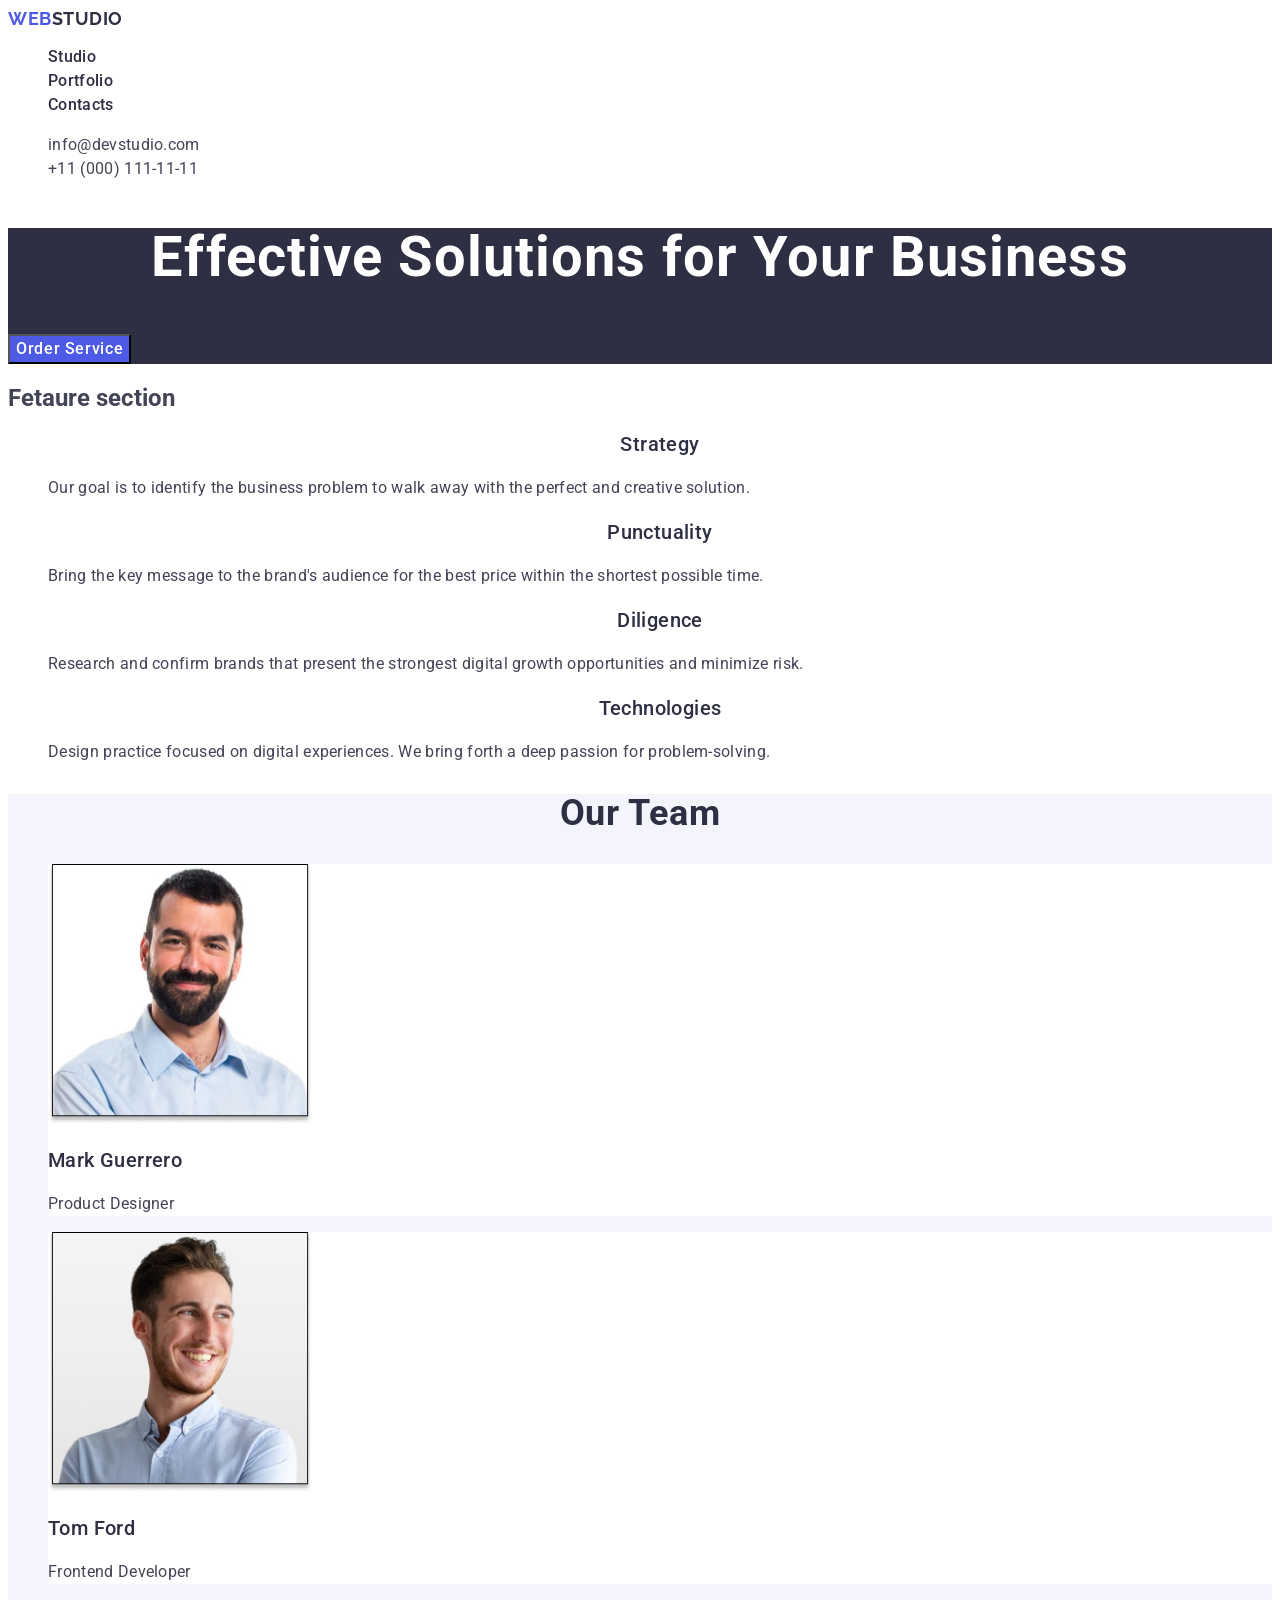
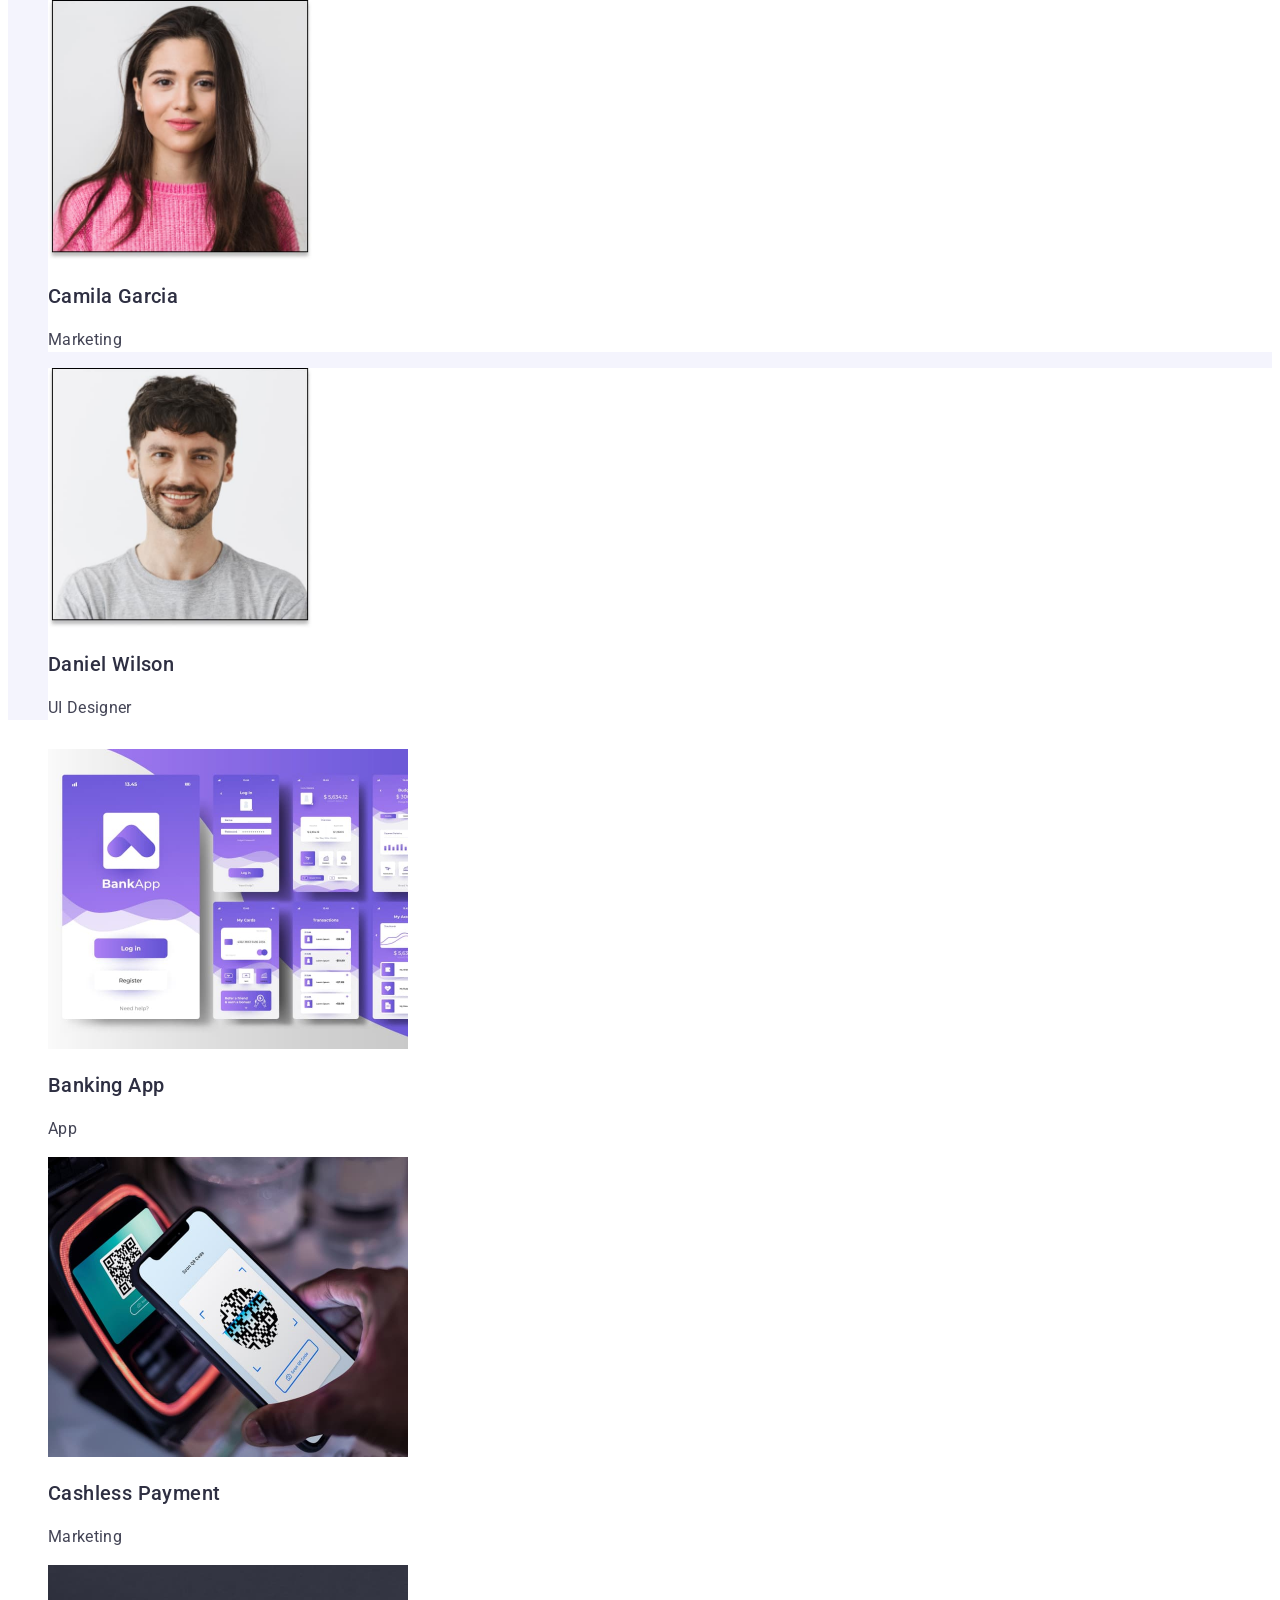
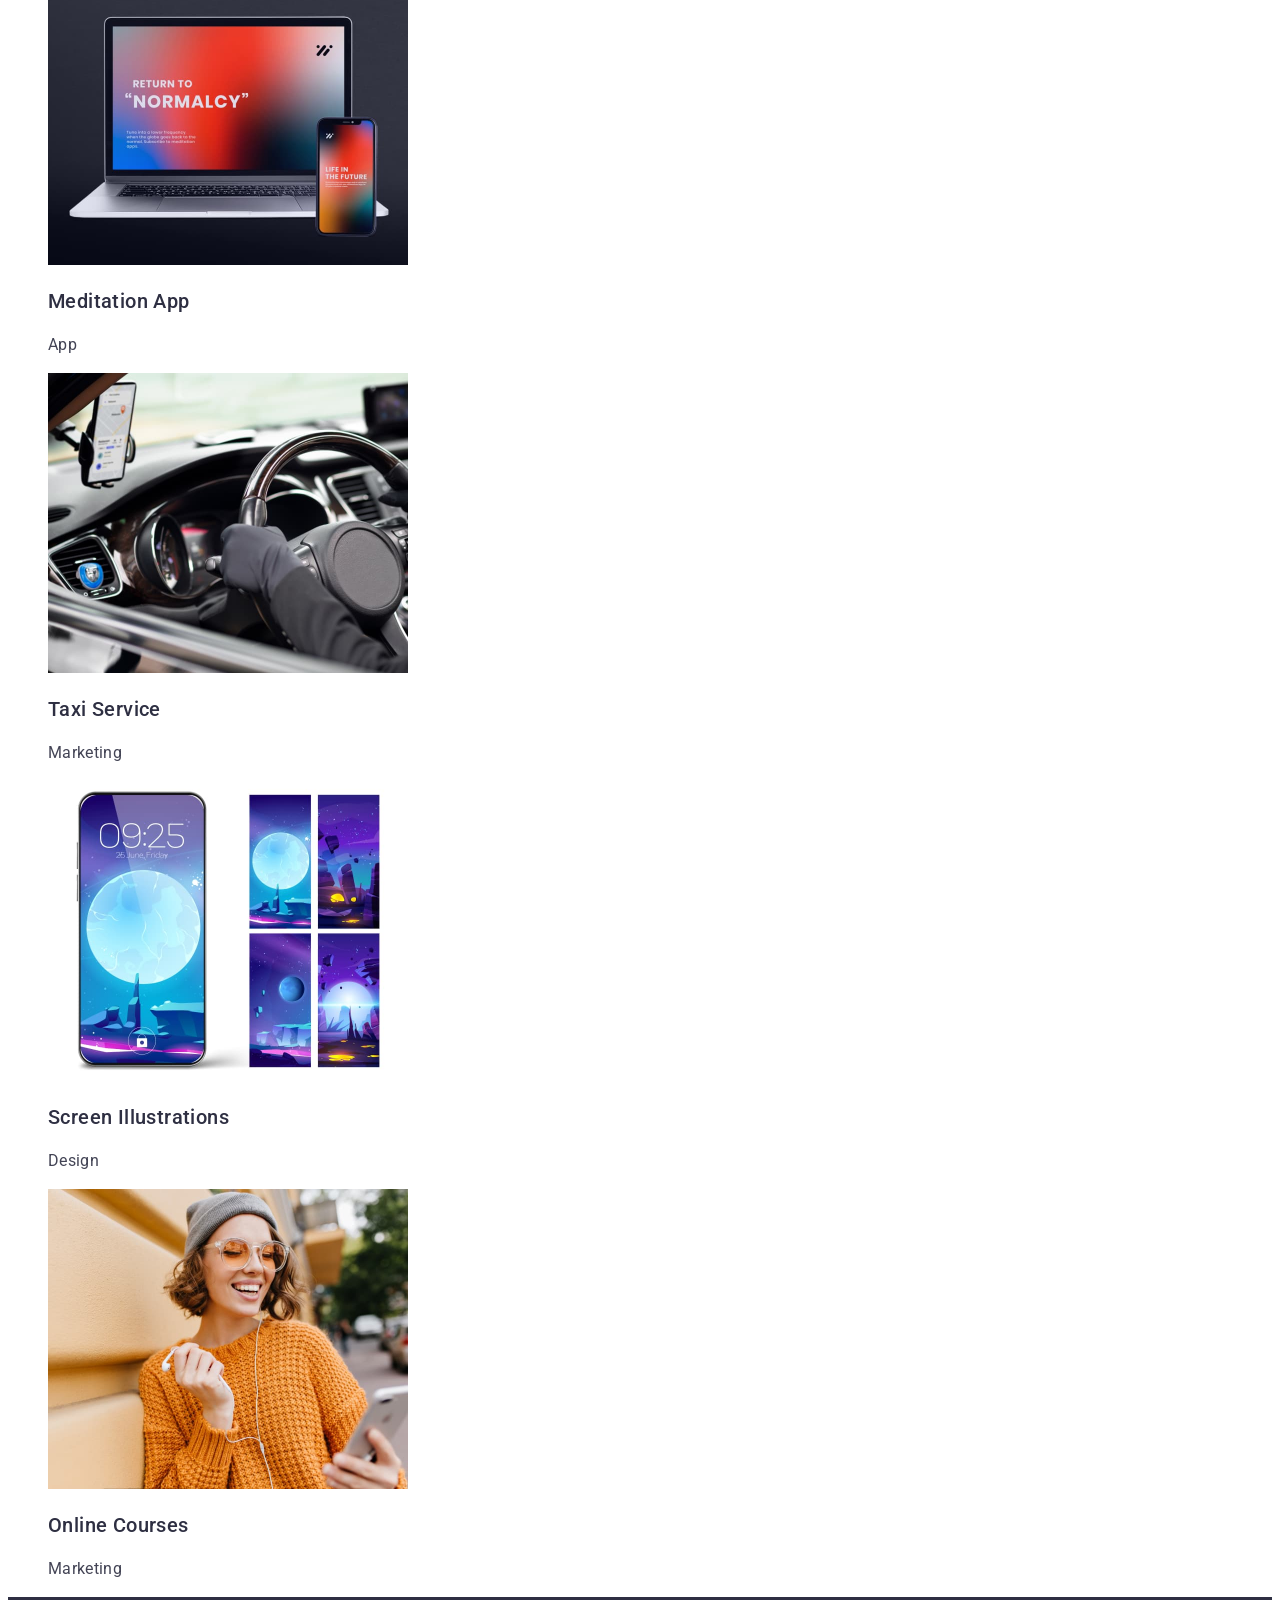
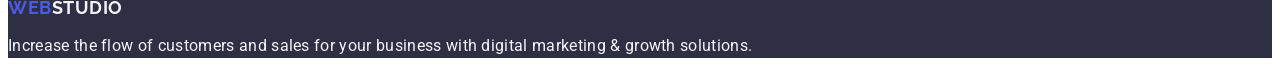
==== commit 662dbbc5: "Initial commit" ====
--- a/index.html
+++ b/index.html
@@ -2,223 +2,221 @@
 <html lang="en">
   <head>
     <meta charset="UTF-8" />
-    <meta http-equiv="X-UA-Compatible" content="IE=edge" />
     <meta name="viewport" content="width=device-width, initial-scale=1.0" />
-    <meta name="description" content="goit-markup-hw-02" />
-    <title>Studio</title>
-    <!-- Modern normalize -->
+    <title>WebStudio</title>
+
+    <!-- Modern Normalize -->
     <link
       rel="stylesheet"
-      href="https://cdn.jsdelivr.net/npm/modern-normalize@2.0.0/modern-normalize.css"
+      href="node_modules/modern-normalize/modern-normalize.css"
     />
+
     <!-- Custom styles -->
+    <link rel="stylesheet" href="./css/styles.css" />
+
+    <!-- Fonts -->
     <link rel="preconnect" href="https://fonts.googleapis.com" />
     <link rel="preconnect" href="https://fonts.gstatic.com" crossorigin />
     <link
-      href="https://fonts.googleapis.com/css2?family=Raleway:wght@800&family=Roboto:ital,wght@0,500;0,700;1,400&display=swap"
+      href="https://fonts.googleapis.com/css2?family=Raleway:wght@700&family=Roboto:wght@400;500;700&display=swap"
       rel="stylesheet"
     />
-    <link rel="stylesheet" href="./css/styles.css" />
   </head>
   <body>
     <!-- Header section -->
     <header class="header">
-      <div class="header-container container">
-        <a class="header-logo" href="./index.html">
-          <span class="accent">Web</span>Studio
-        </a>
-        <nav class="header-nav">
-          <ul class="header-list">
-            <li>
-              <a href="./index.html">Studio</a>
-            </li>
-            <li>
-              <a href="./portfolio.html">Portfolio</a>
-            </li>
-            <li>
-              <a href="">Contacts</a>
-            </li>
-          </ul>
-        </nav>
-
-        <ul class="header-contact">
-          <div class="header-wrapper">
-            <li>
-              <a class="header-mail" href="mailto:info@devstudio.com"
-                >info@devstudio.com</a
-              >
-            </li>
-            <li>
-              <a class="header-phone" href="tel:+110001111111"
-                >+11 (000) 111-11-11</a
-              >
-            </li>
-          </div>
-        </ul>
-      </div>
+      <nav class="header-nav">
+        <a class="header-logo" href="./index.html"
+          >Web<span class="logo-part">Studio</span></a
+        >
+        <ul class="nav-link">
+          <li>
+            <a class="nav-link-item" href="./index.html">Studio</a>
+          </li>
+          <li>
+            <a class="nav-link-item" href="">Portfolio</a>
+          </li>
+          <li>
+            <a class="nav-link-item" href="">Contacts</a>
+          </li>
+        </ul>
+      </nav>
+      <address class="address">
+        <ul>
+          <li>
+            <a class="address-link" href="mailto:info@devstudio.com"
+              >info@devstudio.com</a
+            >
+          </li>
+          <li>
+            <a class="address-link" href="tel:+110001111111"
+              >+11 (000) 111-11-11</a
+            >
+          </li>
+        </ul>
+      </address>
     </header>
-
-    <main class="main">
+    <main>
       <!-- Hero section -->
-      <section class="hero">
-        <div class="container">
-          <h1 class="hero-title">Effective Solutions for Your Business</h1>
-          <button class="btn" type="button">Order Service</button>
-        </div>
+      <section class="hero-section">
+        <h1 class="hero-title">Effective Solutions for Your Business</h1>
+        <button class="btn" type="button">Order Service</button>
       </section>
       <!-- Feature section -->
-      <section class="feature">
-        <div class="container">
-          <ul class="feature-list">
-            <li class="feature-item">
-              <h2 class="feature-title">Strategy</h2>
-              <p class="feature-text">
-                Our goal is to identify the business problem to walk away with
-                the perfect and creative solution.
-              </p>
-            </li>
-
-            <li class="feature-item">
-              <h2 class="feature-title">Punctuality</h2>
-              <p class="feature-text">
-                Bring the key message to the brand's audience for the best price
-                within the shortest possible time.
-              </p>
-            </li>
-
-            <li class="feature-item">
-              <h2 class="feature-title">Diligence</h2>
-              <p class="feature-text">
-                Research and confirm brands that present the strongest digital
-                growth opportunities and minimize risk.
-              </p>
-            </li>
-
-            <li class="feature-item">
-              <h2 class="feature-title">Technologies</h2>
-              <p class="feature-text">
-                Design practice focused on digital experiences. We bring forth a
-                deep passion for problem-solving.
-              </p>
-            </li>
-          </ul>
-        </div>
-      </section>
-
-      <!-- About section -->
-      <section class="about">
-        <div class="container">
-          <h2 class="about-title">What are we doing</h2>
-          <ul class="about-list">
-            <li>
-              <img
-                class="about-pic"
-                src="./images/header/comp.jpg"
-                alt="Computer"
-                width="360"
-                height="300"
-              />
-            </li>
-            <li>
-              <img
-                class="about-pic"
-                src="./images/header/phone.jpg"
-                alt="Phone"
-                width="360"
-                height="300"
-              />
-            </li>
-            <li>
-              <img
-                class="about-pic"
-                src="./images/header/comp phone.jpg"
-                alt="Phone and Computer"
-                width="360"
-                height="300"
-              />
-            </li>
-          </ul>
-        </div>
-      </section>
-
-      <!-- Team section -->
-      <section class="team">
-        <div class="container">
-          <h2 class="team-title">Our Team</h2>
-
-          <ul class="team-list">
-            <li class="team-item">
-              <img
-                class="team-pic"
-                src="./images/team/mark.jpg"
-                alt="Mark Guerrero"
-                width="264"
-                height="260"
-              />
-              <div class="team-wrapper">
-                <h3 class="team-name">Mark Guerrero</h3>
-                <p class="team-line">Product Designer</p>
-              </div>
-            </li>
-
-            <li class="team-item">
-              <img
-                class="team-pic"
-                src="./images/team/tom.jpg"
-                alt="Tom Ford"
-                width="264"
-                height="260"
-              />
-              <div class="team-wrapper">
-                <h3 class="team-name">Tom Ford</h3>
-
-                <p class="team-line">Frontend Developer</p>
-              </div>
-            </li>
-
-            <li class="team-item">
-              <img
-                class="team-pic"
-                src="./images/team/camila.jpg"
-                alt="Camila Garcia"
-                width="264"
-                height="260"
-              />
-              <div class="team-wrapper">
-                <h3 class="team-name">Camila Garcia</h3>
-                <p class="team-line">Marketing</p>
-              </div>
-            </li>
-
-            <li class="team-item">
-              <img
-                class="team-pic"
-                src="./images/team/daniel.jpg"
-                alt="Daniel Wilson"
-                width="264"
-                height="260"
-              />
-              <div class="team-wrapper">
-                <h3 class="team-name">Daniel Wilson</h3>
-                <p class="team-line">UI Designer</p>
-              </div>
-            </li>
-          </ul>
-        </div>
+      <section class="feature-section">
+        <h2 class="feature-theme">Fetaure section</h2>
+        <ul class="feature-list">
+          <li class="feature-item">
+            <h3 class="feature-title">Strategy</h3>
+            <p class="feature-text">
+              Our goal is to identify the business problem to walk away with the
+              perfect and creative solution.
+            </p>
+          </li>
+          <li class="feature-item">
+            <h3 class="feature-title">Punctuality</h3>
+            <p class="feature-text">
+              Bring the key message to the brand's audience for the best price
+              within the shortest possible time.
+            </p>
+          </li>
+          <li class="feature-item">
+            <h3 class="feature-title">Diligence</h3>
+            <p class="feature-text">
+              Research and confirm brands that present the strongest digital
+              growth opportunities and minimize risk.
+            </p>
+          </li>
+          <li class="feature-item">
+            <h3 class="feature-title">Technologies</h3>
+            <p class="feature-text">
+              Design practice focused on digital experiences. We bring forth a
+              deep passion for problem-solving.
+            </p>
+          </li>
+        </ul>
+      </section>
+      <!-- Our team -->
+      <section class="team-section">
+        <h2 class="team-theme">Our Team</h2>
+        <ul class="team-list">
+          <li class="team-item">
+            <img
+              src="./images/team/mark-guerrero.jpg"
+              alt="Mark Guerrero"
+              width="264"
+              height="260"
+            />
+            <h3 class="team-title">Mark Guerrero</h3>
+            <p class="team-text">Product Designer</p>
+          </li>
+          <li class="team-item">
+            <img
+              src="./images/team/tom-ford.jpg"
+              alt="Tom Ford"
+              width="264"
+              height="260"
+            />
+            <h3 class="team-title">Tom Ford</h3>
+            <p class="team-text">Frontend Developer</p>
+          </li>
+          <li class="team-item">
+            <img
+              src="./images/team/camila-garcia.jpg"
+              alt="Camila Garcia"
+              width="264"
+              height="260"
+            />
+            <h3 class="team-title">Camila Garcia</h3>
+            <p class="team-text">Marketing</p>
+          </li>
+          <li class="team-item">
+            <img
+              src="./images/team/daniel-wilson.jpg"
+              alt="Daniel Wilson"
+              width="264"
+              height="260"
+            />
+            <h3 class="team-title">Daniel Wilson</h3>
+            <p class="team-text">UI Designer</p>
+          </li>
+        </ul>
+      </section>
+      <!-- Our portfolio -->
+      <section class="portfolio-section">
+        <h2 class="portfolio-theme"></h2>
+        <ul class="portfolio-list">
+          <li class="portfolio-item">
+            <img
+              src="./images/portfolio/banking-app.jpg"
+              alt="Banking App"
+              width="360"
+              height="300"
+            />
+            <h3 class="portfolio-title">Banking App</h3>
+            <p class="portfolio-text">App</p>
+          </li>
+          <li class="portfolio-item">
+            <img
+              src="./images/portfolio/cashless-payment.jpg"
+              alt="Cashless Payment"
+              width="360"
+              height="300"
+            />
+            <h3 class="portfolio-title">Cashless Payment</h3>
+            <p class="portfolio-text">Marketing</p>
+          </li>
+          <li class="portfolio-item">
+            <img
+              src="./images/portfolio/meditation-app.jpg"
+              alt="Meditation App"
+              width="360"
+              height="300"
+            />
+            <h3 class="portfolio-title">Meditation App</h3>
+            <p class="portfolio-text">App</p>
+          </li>
+          <li class="portfolio-item">
+            <img
+              src="./images/portfolio/taxi-service.jpg"
+              alt="Taxi Service"
+              width="360"
+              height="300"
+            />
+            <h3 class="portfolio-title">Taxi Service</h3>
+            <p class="portfolio-text">Marketing</p>
+          </li>
+          <li class="portfolio-item">
+            <img
+              src="./images/portfolio/screen-illustrations.jpg"
+              alt="Screen Illustrations"
+              width="360"
+              height="300"
+            />
+            <h3 class="portfolio-title">Screen Illustrations</h3>
+            <p class="portfolio-text">Design</p>
+          </li>
+          <li class="portfolio-item">
+            <img
+              src="./images/portfolio/online-courses.jpg"
+              alt="Online Courses"
+              width="360"
+              height="300"
+            />
+            <h3 class="portfolio-title">Online Courses</h3>
+            <p class="portfolio-text">Marketing</p>
+          </li>
+        </ul>
       </section>
     </main>
-
-    <!-- Footer section -->
     <footer class="footer">
-      <div class="container">
-        <a class="footer-logo" href="./index.html">
-          <span class="accent">Web</span>Studio
-        </a>
-        <p class="footer-txt">
-          Increase the flow of customers and sales for your business with
-          digital marketing & growth solutions.
-        </p>
-      </div>
+      <a class="footer-logo" href="./index.html"
+        >Web<span class="logo-part-footer">Studio</span></a
+      >
+      <p class="footer-text">
+        Increase the flow of customers and sales for your business with digital
+        marketing & growth solutions.
+      </p>
     </footer>
   </body>
 </html>
--- a/css/styles.css
+++ b/css/styles.css
@@ -1,457 +1,203 @@
-:root {
-  /* Font */
-  --main-font: Roboto, sans-serif;
+:root{
+    /* Font */
+  --main-font: Roboto, sans-serif; 
   --secondary-font: Raleway, sans-serif;
-
-  /* Text color */
-  --main-txt-cl: #434455;
-  --secondary-txt-cl: #2e2f42;
-  --subtle-txt-cl: #8e8f99;
-  --accent-txt-cl: #e7e9fc;
-  --light-txt-cl: #f4f4fd;
-  --primary-brand-txt-cl: #4d5ae5;
-  --pressed-state-txt-cl: #404bbf;
-  --dark-txt-cl: #2e2f42;
-  --success-txt-cl: #31d0aa;
-
-  /* Background colors */
-  --main-bg-cl: #ffffff;
-  --light-bg-cl: #f4f4fd;
-  --hero-bg-cl: #2e2f42;
-  --modal-bg-cl: #fcfcfc;
-
-  /* Others */
-  --indent: 24px;
-  --items: 3;
-  --gap: 24px;
-}
-
-/* reset start */
-h1,
-h2,
-h3,
-h4,
-h5,
-h6,
-p {
-  margin: 0;
-}
-ul {
-  margin: 0;
-  padding: 0;
-  list-style: none;
-}
-a {
-  color: currentColor;
-  text-decoration: none;
-}
-button {
-  padding: 0;
-  border-color: transparent;
-  cursor: pointer;
-}
-img {
-  display: block;
-  width: auto;
-  height: auto;
-}
-
-.visually-hidden {
-  position: absolute;
-  width: 1px;
-  height: 1px;
-  margin: -1px;
-  border: 0;
-  padding: 0;
-
-  white-space: nowrap;
-  clip-path: inset(100%);
-  clip: rect(0 0 0 0);
-  overflow: hidden;
-}
-.visually-hidden {
-  position: absolute;
-  margin: -1px;
-  border: 0;
-  padding: 0;
-  white-space: nowrap;
-  height: 1px;
-  clip-path: inset(100%);
-  clip: rect(0 0 0 0);
-  width: 1px;
-  overflow: hidden;
-}
-/* reset end */
-.section {
-  /* padding-top: 120px;
-  padding-bottom: 120px; */
-}
-
-/* Base styles */
-body {
-  font-family: Roboto, sans-serif;
-}
-.container {
-  width: 1158px;
-  padding-left: 15px;
-  padding-right: 15px;
-  margin-left: auto;
-  margin-right: auto;
-
-  outline: 2px solid red;
-}
-.link {
-  text-decoration: none;
-  color: currentColor;
-}
-/**
-  |============================
-  | Header section
-  |============================
-*/
-.header {
-  background-color: var(--main-bg-cl);
-  padding-top: 24px;
-  padding-bottom: 24px;
-}
-.header-container {
-  display: flex;
-  align-items: center;
-}
+  --secondary-txt-cl: #2E2F42 
+ }
+
+ /* Base styles */
+ body {
+   font-family: Roboto, sans-serif; 
+   color: #434455; 
+     background-color: #FFFFFF;
+ } 
+  a {
+      text-decoration: none;
+  }
+ ul, ol {
+   list-style: none;
+ }
+ .link {
+   text-decoration: none;
+   color: currentColor
+ }
+
+/* WebStudio styles */
+
+/* Header section */
 .header-logo {
-  color: var(--secondary-txt-cl);
-  font-family: 'Raleway';
-  font-weight: 800;
-  font-size: 18px;
-  line-height: 24px;
-  letter-spacing: 0.03em;
-  text-transform: uppercase;
-  margin-right: 76px;
-}
-.accent {
-  color: var(--primary-brand-txt-cl);
-}
-.header-list {
-  color: var(--secondary-txt-cl);
+font-family: Raleway, sans-serif;
+        font-weight: 700;
+        font-size: 18px;
+        line-height: 1.17;
+        letter-spacing: 0.03em;
+        text-transform: uppercase;
+        color: #4D5AE5;
+}
+
+.logo-part {   
+    color: #2E2F42;
+}
+
+.nav-link-item {
+font-weight: 500;
+font-size: 16px;
+line-height: 150%;
+letter-spacing: 0.02em;
+color:  #2E2F42;
+}
+
+.nav-link-item:hover,
+.nav-link-item:active,
+.nav-link-item:focus {
+  color: #404BBF;
+}
+
+.address {
+  font-style: normal;
+}
+
+.address-link {
+  color: #434455;
+font-weight: 400;
+font-size: 16px;
+line-height: 1.50;
+letter-spacing: 0.02em;
+}
+.address-link:hover,
+.address-link:active,
+.address-link:focus {
+color: #404BBF;
+}
+
+/* Hero section */
+.hero-section {
+  background-color: #2E2F42;
+}
+.hero-title {
+font-weight: 700;
+font-size: 56px;
+line-height: 1.07;
+letter-spacing: 0.02em;
+text-align: center;
+color: #FFFFFF;
+}
+.btn {
+  font-family: "Roboto", sans-serif;
+font-weight: 500;
+font-size: 16px;
+line-height: 1.50;
+letter-spacing: 0.04em;
+color: #FFFFFF;
+background-color: #4D5AE5;
+cursor: pointer;
+}
+.btn:hover,
+.btn:active,
+.btn:focus {
+  background-color: #404BBF;
+}
+
+/* Feature section */
+.feature-list {
+  background-color: #FFFFFF;
+}
+.feature-title {
   font-weight: 500;
-  font-size: 16px;
-  line-height: 24px;
-  letter-spacing: 0.02em;
-  display: flex;
-  gap: 40px;
-}
-.header-contacts {
-  color: var(--main-txt-cl);
+font-size: 20px;
+line-height: 1.20;
+letter-spacing: 0.02em;
+color: #2E2F42;
+text-align: center;
+}
+.feature-text {
   font-weight: 400;
-  font-size: 16px;
-  line-height: 24px;
-  letter-spacing: 0.02em;
-}
-.header-nav,
-.header-contact {
-  display: block;
-  padding-top: 24px;
-  padding-bottom: 24px;
-}
-.header-wrapper {
-  display: flex;
-  align-items: center;
-  gap: 40px;
-}
-.header-nav {
-  margin-right: auto;
-}
-.header-phone:hover .header-phone:focus {
-  color: var(--pressed-state-txt-cl);
-}
-.header-mail:hover .header-mail:focus {
-  color: var(--pressed-state-txt-cl);
-}
-
-/**
-  |============================
-  | Hero section
-  |============================
-*/
-
-.hero {
-  padding: 188px 0;
-  /* min-width: 1440px;
-  margin-left: auto;
-  margin-right: auto; */
-  background-color: var(--hero-bg-cl);
-  /* background-image: url(../images/background/people-office.jpg);
-  background-repeat: no-repeat;
-  background-position: cover; */
-  /* background-position: top 200px left 400px; */
-  /* background-position: top calc(50%) left calc(50%); */
-}
-.hero-title {
-  color: #ffffff;
-  font-weight: 700;
-  font-size: 56px;
-  line-height: 60px;
-  letter-spacing: 0.02em;
-  text-align: center;
-  width: 496px;
-  margin-left: auto;
-  margin-right: auto;
-  margin-bottom: 48px;
-}
-.btn:hover {
-  background-color: var(--pressed-state-txt-cl);
-}
-.btn:active .btn:focus {
-  border-radius: 4px;
-  padding: 16px 32px 16px 32px;
-}
-.btn {
-  min-width: 160px;
-  min-height: 40px;
-  padding: 16px 32px;
-  border-radius: 4px;
-  background-color: var(--primary-brand-txt-cl);
-  color: var(--main-bg-cl);
-  font-family: 'Roboto';
-  font-weight: 500;
-  font-size: 16px;
-  line-height: 24px;
-  display: flex;
-  align-items: center;
-  letter-spacing: 0.04em;
-  box-shadow: 0px 4px 4px rgba(0, 0, 0, 0.15);
-  border-radius: 4px;
-  margin-left: auto;
-  margin-right: auto;
-}
-
-/**
-  |============================
-  | Feature section
-  |============================
-*/
-.feature {
-  padding: 120px 0;
-}
-.feature-list {
-  display: flex;
-  gap: 24px;
-}
-.feature-item {
-  width: 264px;
-}
-.feature-title {
-  color: var(--secondary-txt-cl);
-  font-weight: 500;
-  font-size: 20px;
-  line-height: 24px;
-  letter-spacing: 0.02em;
-  margin-bottom: 8px;
-}
-.feature-text {
-  color: var(--main-txt-cl);
-  font-weight: 400;
-  font-size: 16px;
-  line-height: 24px;
-}
-/**
-  |============================
-  | About section
-  |============================
-*/
-.about {
-  padding-bottom: 120px;
-}
-.about-title {
-  color: var(--dark-txt-cl);
-  font-weight: 700;
-  font-size: 36px;
-  line-height: 40px;
-  text-align: center;
-  margin-bottom: 72px;
-}
-.about-list {
-  display: flex;
-  gap: 24px;
-}
-.about-pic {
-  height: 300px;
-  width: 360px;
-}
-/**
-  |============================
-  | Team section
-  |============================
-*/
-.team {
-  background-color: var(--light-bg-cl);
-  padding: 120px 0;
+font-size: 16px;
+line-height: 1.50;
+letter-spacing: 0.02em;
+color: #434455;
+}
+
+/* Our team */
+.team-section {
+  background-color: #F4F4FD;
+}
+.team-theme {
+    font-weight: 700;
+    font-size: 36px;
+    line-height: 1.11;
+    letter-spacing: 0.02em;
+    color: #2E2F42;
+    text-align: center;
+    text-transform: capitalize;
+}
+.team-item {
+ background-color: #FFFFFF;
 }
 .team-title {
-  color: var(--dark-txt-cl);
-  font-weight: 700;
-  font-size: 36px;
-  line-height: 40px;
-  text-align: center;
-  margin-bottom: 72px;
-}
-.team-list {
-  display: flex;
-  gap: 24px;
-}
-.team-item {
-  background-color: var(--main-bg-cl);
-  border-radius: 0px 0px 4px 4px;
-  box-shadow: 0px 2px 1px 0px rgba(46, 47, 66, 0.08),
-    0px 1px 1px 0px rgba(46, 47, 66, 0.16),
-    0px 1px 6px 0px rgba(46, 47, 66, 0.08);
-}
-.team-pic {
-  width: 264px;
-  height: 260px;
-}
-.team-wrapper {
-  padding: 32px 0;
-}
-.team-name {
-  margin-bottom: 8px;
-  color: var(--dark-txt-cl);
-  font-weight: 500;
-  font-size: 20px;
-  line-height: 24px;
-  text-align: center;
-}
-.team-line {
-  color: var(--main-txt-cl);
-  font-weight: 400;
-  font-size: 16px;
-  line-height: 24px;
-  text-align: center;
-}
-/**
-  |============================
-  | Footer section   
-  |============================
-*/
+    font-weight: 500;
+    font-size: 20px;
+    line-height: 1.20;
+    letter-spacing: 0.02em;
+    color: #2E2F42;
+}
+.team-text {
+    font-weight: 400;
+    font-size: 16px;
+    line-height: 1.50;
+    letter-spacing: 0.02em;
+    color: #434455;
+}
+
+/* Our portfolio */
+.portfolio-theme {
+    font-weight: 700;
+    font-size: 36px;
+    line-height: 1.11;
+    letter-spacing: 0.02em;
+    color: #2E2F42;
+    text-transform: capitalize;
+    text-align: center
+}
+
+.portfolio-title {
+    font-weight: 500;
+    font-size: 20px;
+    line-height: 1.20;
+    letter-spacing: 0.02em;
+    color: #2E2F42;
+}
+
+.portfolio-text {
+    font-weight: 400;
+    font-size: 16px;
+    line-height: 1.50;
+    letter-spacing: 0.02em;
+    color: #434455;
+}
+
+/* Footer */
 .footer {
-  background-color: #2e2f42;
-  color: var(--accent-txt-cl);
-  padding: 100px 0;
+  background-color: #2E2F42;
 }
 .footer-logo {
-  color: var(--light-txt-cl);
-  font-family: 'Raleway';
-  font-style: normal;
-  font-weight: 800;
-
-  font-size: 18px;
-  line-height: 21px;
-  letter-spacing: 0.03em;
-  text-transform: uppercase;
-  display: block;
-  margin-bottom: 16px;
-}
-.footer-txt {
-  font-weight: 400;
-  font-size: 16px;
-  line-height: 24px;
-  letter-spacing: 0.02em;
-  width: 264px;
-}
-.btn-nav:hover {
-  background-color: var(--primary-brand-txt-cl);
-}
-.btn-nav:active .btn-nav:focus {
-  background-color: var(--primary-brand-txt-cl);
-  border-radius: 4px;
-  padding: 12px 24px 12px 24px;
-}
-.btn-nav {
-  font-family: 'Roboto';
-  font-weight: 500;
-  font-size: 16px;
-  line-height: 24px;
-  letter-spacing: 0.04em;
-  box-shadow: 0px 4px 4px rgba(0, 0, 0, 0.15);
-  border-radius: 4px;
-}
-
-/**
-  |============================
-  | Portfolio section
-  |============================
-*/
-.portfolio {
-  padding-top: 96px;
-  padding-bottom: 120px;
-}
-/* Portfolio buttons */
-.btn-list {
-  display: flex;
-  margin-bottom: 72px;
-  gap: 24px;
-  justify-content: center;
-}
-
-.portfolio-btn:hover {
-  background-color: var(--pressed-state-txt-cl);
-  color: var(--main-bg-cl);
-}
-.portfolio-btn:active .portfolio-btn:focus {
-  border-radius: 4px;
-  padding: 12px 24px;
-  box-shadow: 0px 2px 2px 0px rgba(0, 0, 0, 0.12),
-    0px 2px 1px 0px rgba(0, 0, 0, 0.08), 0px 3px 1px 0px rgba(0, 0, 0, 0.1);
-}
-.portfolio-btn {
-  display: flex;
-  align-items: flex-start;
-  padding: 12px 24px;
-  border-radius: 4px;
-  min-width: 24px;
-  min-height: 24px;
-  background-color: var(--accent-txt-cl);
-  color: var(--primary-brand-txt-cl);
-  font-weight: 500;
-  font-size: 16px;
-  line-height: 24px;
-  letter-spacing: 0.64px;
-  margin-left: auto;
-  margin-right: auto;
-  border: 1px solid var(--accent-txt-cl);
-}
-
-/* Portfolio cards  */
-
-.portfolio-list {
-  display: flex;
-  flex-wrap: wrap;
-  column-gap: 24px;
-  row-gap: 48px;
-}
-.portfolio-item {
-  border: 1px solid var(--accent-txt-cl);
-  width: 360px;
-}
-.portfolio-pic {
-  width: 360px;
-  height: 300px;
-}
-.portfolio-wrapper {
-  padding: 32px 0;
-}
-.portfolio-subtitle {
-  margin-bottom: 8px;
-  color: var(--secondary-txt-cl);
-  font-size: 20px;
-  font-weight: 500;
-  line-height: 24px;
-  letter-spacing: 0.4px;
-  padding-left: 16px;
-}
-.portfolio-desc {
-  color: var(--main-txt-cl);
-  line-height: 24px;
-  letter-spacing: 0.32px;
-  padding-left: 16px;
-}
+  font-family: "Raleway", sans-serif;
+font-weight: 700;
+font-size: 18px;
+line-height: 1.17;
+letter-spacing: 0.03em;
+text-transform: uppercase;
+color: #4D5AE5;
+}
+.logo-part-footer {
+color:#F4F4FD;
+}
+.footer-text {
+    font-weight: 400;
+    font-size: 16px;
+    line-height: 1.50;
+    letter-spacing: 0.02em;
+    color: #F4F4FD;
+}
+
+
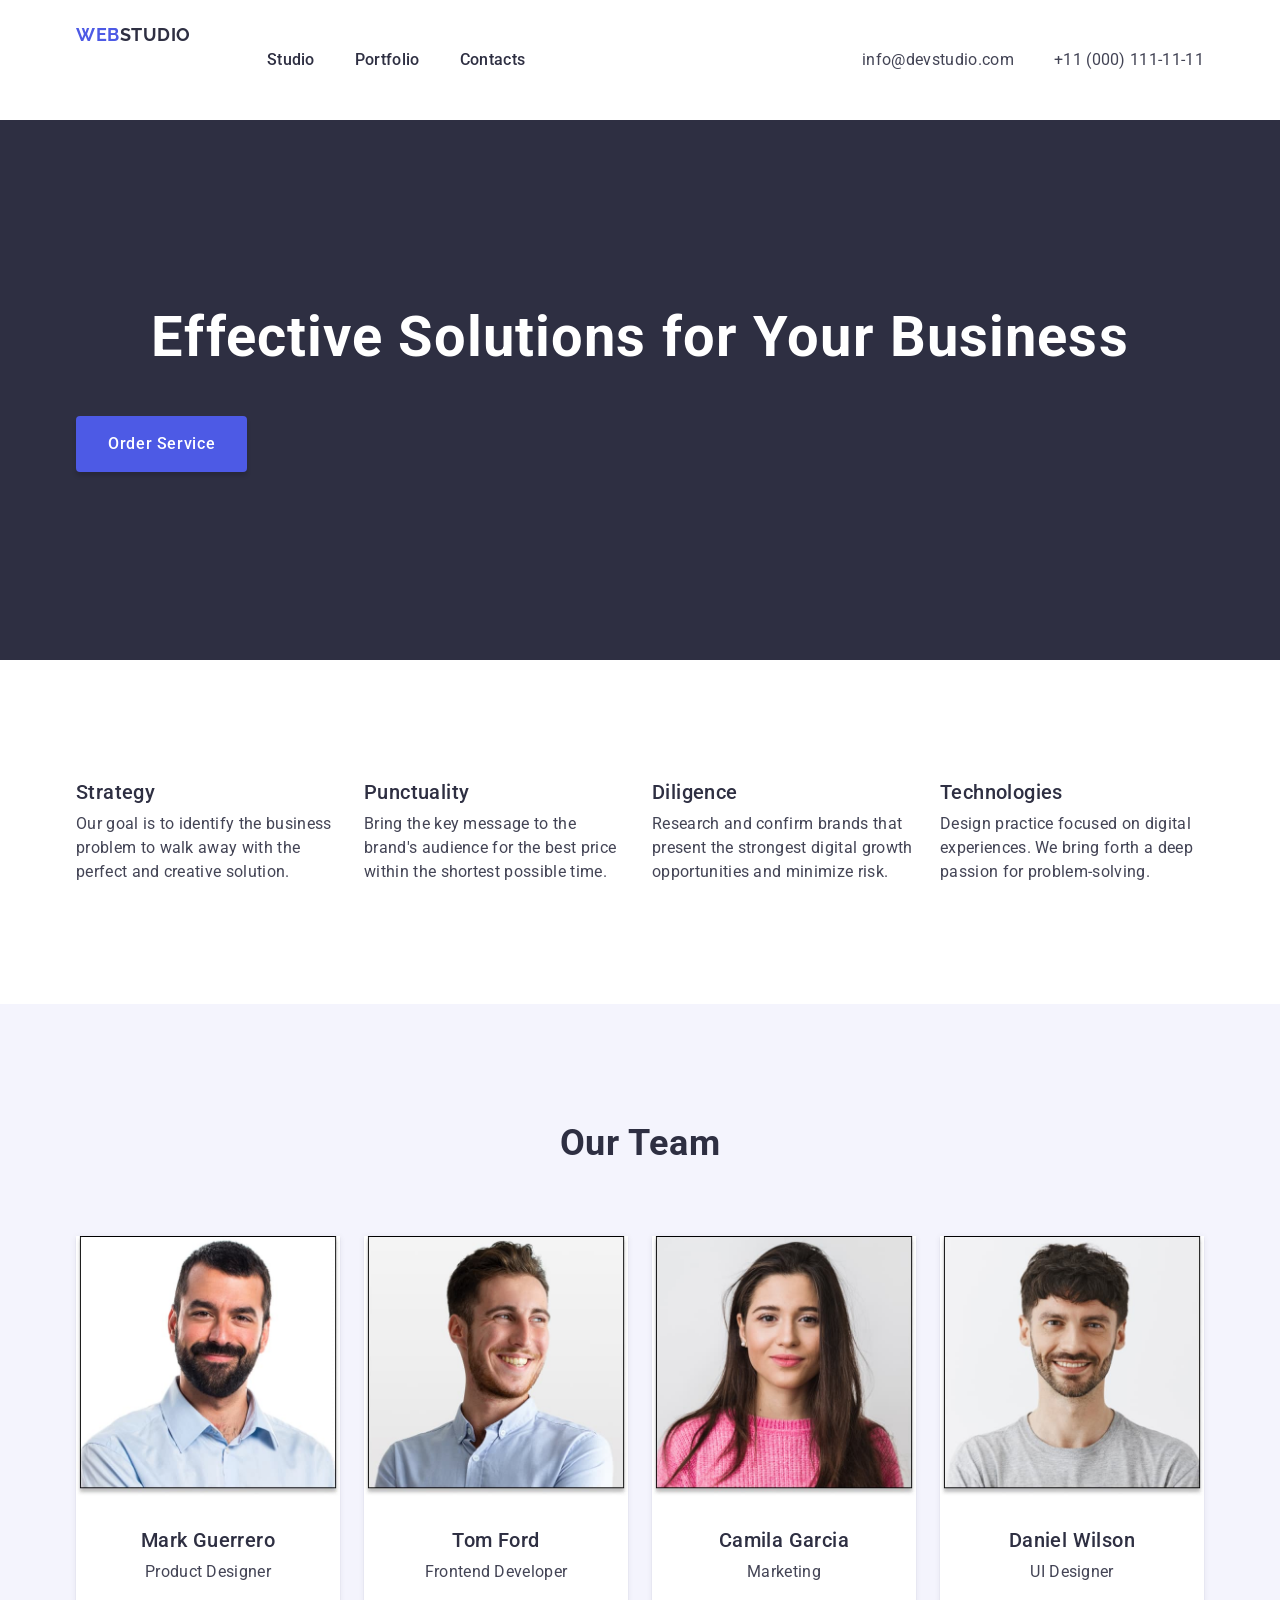
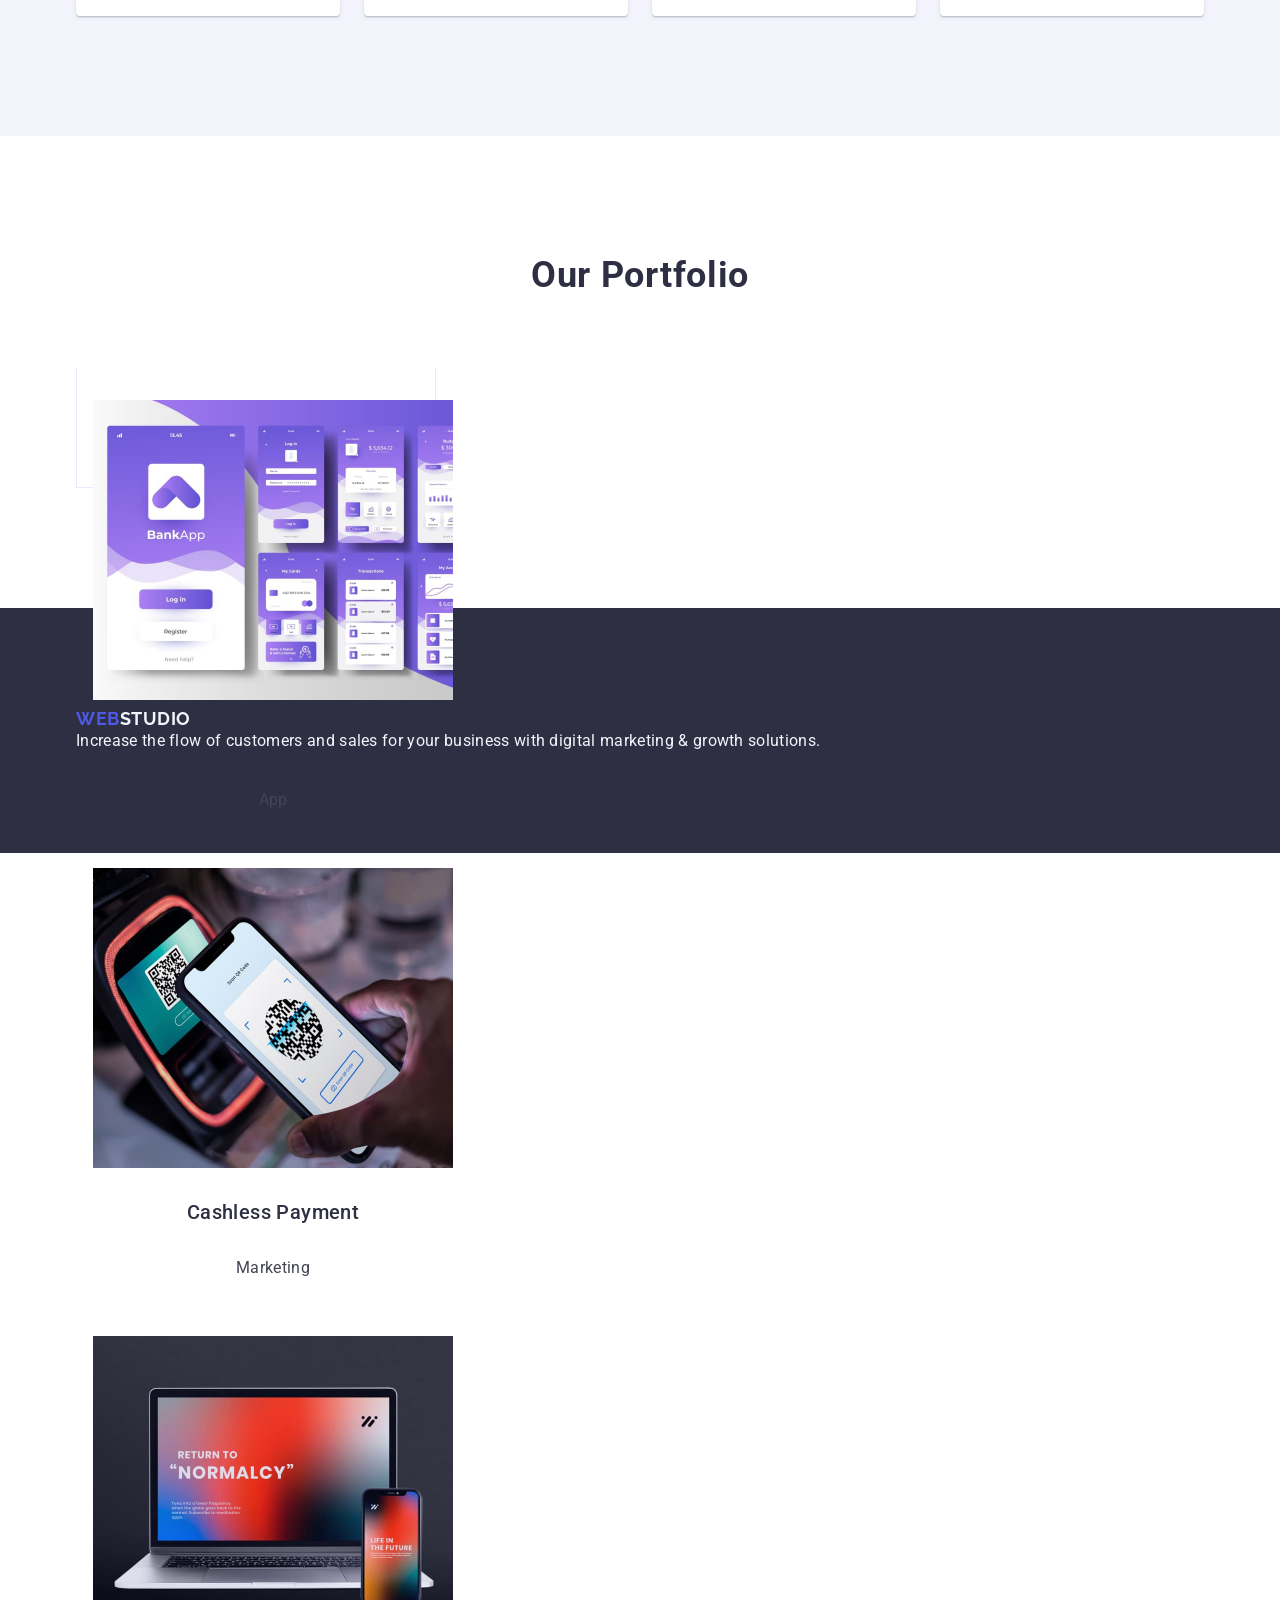
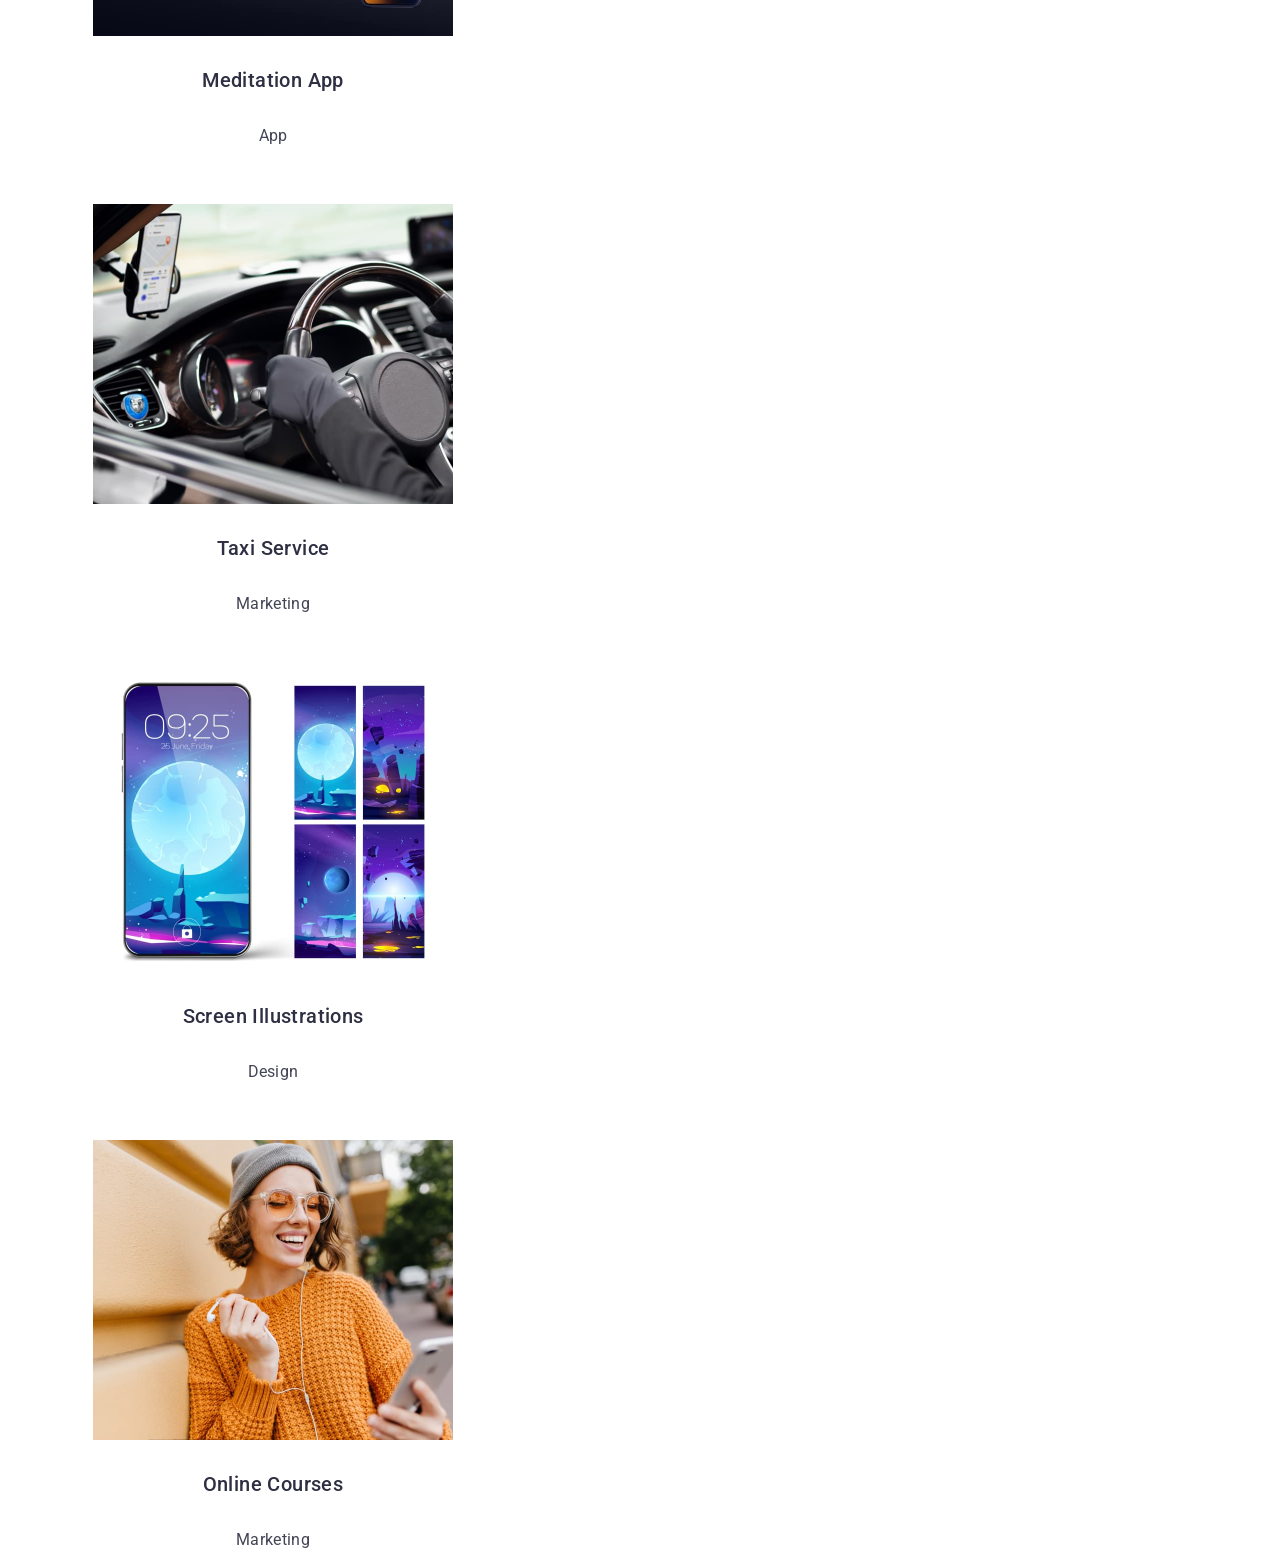
==== commit 5c54f9df: "initial commit" ====
--- a/index.html
+++ b/index.html
@@ -8,7 +8,7 @@
     <!-- Modern Normalize -->
     <link
       rel="stylesheet"
-      href="node_modules/modern-normalize/modern-normalize.css"
+      href="https://cdnjs.cloudflare.com/ajax/libs/modern-normalize/2.0.0/modern-normalize.min.css"
     />
 
     <!-- Custom styles -->
@@ -25,198 +25,248 @@
   <body>
     <!-- Header section -->
     <header class="header">
-      <nav class="header-nav">
+      <div class="container header-container">
+        <nav class="header-nav">
         <a class="header-logo" href="./index.html"
           >Web<span class="logo-part">Studio</span></a
-        >
-        <ul class="nav-link">
-          <li>
-            <a class="nav-link-item" href="./index.html">Studio</a>
-          </li>
-          <li>
-            <a class="nav-link-item" href="">Portfolio</a>
-          </li>
-          <li>
-            <a class="nav-link-item" href="">Contacts</a>
-          </li>
-        </ul>
-      </nav>
-      <address class="address">
-        <ul>
-          <li>
-            <a class="address-link" href="mailto:info@devstudio.com"
-              >info@devstudio.com</a
-            >
-          </li>
-          <li>
-            <a class="address-link" href="tel:+110001111111"
-              >+11 (000) 111-11-11</a
-            >
-          </li>
-        </ul>
-      </address>
+        >  
+          <ul class="nav-link">
+            <li class="nav-link-item">
+              <a class="nav-link-content" href="./index.html">Studio</a>
+            </li>
+            <li class="nav-link-item">
+              <a class="nav-link-content" href="">Portfolio</a>
+            </li>
+            <li class="nav-link-item">
+              <a class="nav-link-content" href="">Contacts</a>
+            </li>
+          </ul>
+        </nav>
+        <address class="address">
+          <ul class="address-link">
+            <li>
+              <a class="address-link-content" href="mailto:info@devstudio.com"
+                >info@devstudio.com</a
+              >
+            </li>
+            <li>
+              <a class="address-link-content" href="tel:+110001111111"
+                >+11 (000) 111-11-11</a
+              >
+            </li>
+          </ul>
+        </address>
+      </div>
     </header>
     <main>
       <!-- Hero section -->
       <section class="hero-section">
-        <h1 class="hero-title">Effective Solutions for Your Business</h1>
-        <button class="btn" type="button">Order Service</button>
+        <div class="container hero-container">
+            <h1 class="hero-title">Effective Solutions for Your Business</h1>
+            <button class="btn" type="button">Order Service</button>
+        </div>
       </section>
       <!-- Feature section -->
       <section class="feature-section">
-        <h2 class="feature-theme">Fetaure section</h2>
-        <ul class="feature-list">
-          <li class="feature-item">
-            <h3 class="feature-title">Strategy</h3>
-            <p class="feature-text">
-              Our goal is to identify the business problem to walk away with the
-              perfect and creative solution.
-            </p>
-          </li>
-          <li class="feature-item">
-            <h3 class="feature-title">Punctuality</h3>
-            <p class="feature-text">
-              Bring the key message to the brand's audience for the best price
-              within the shortest possible time.
-            </p>
-          </li>
-          <li class="feature-item">
-            <h3 class="feature-title">Diligence</h3>
-            <p class="feature-text">
-              Research and confirm brands that present the strongest digital
-              growth opportunities and minimize risk.
-            </p>
-          </li>
-          <li class="feature-item">
-            <h3 class="feature-title">Technologies</h3>
-            <p class="feature-text">
-              Design practice focused on digital experiences. We bring forth a
-              deep passion for problem-solving.
-            </p>
-          </li>
-        </ul>
+        <div class="container">
+          <h2 class="visually-hidden">Feature</h2>
+          <ul class="feature-list">
+            <li class="feature-item">
+              <h3 class="feature-title">Strategy</h3>
+              <p class="feature-text">
+                Our goal is to identify the business problem to walk away with
+                the perfect and creative solution.
+              </p>
+            </li>
+            <li class="feature-item">
+              <h3 class="feature-title">Punctuality</h3>
+              <p class="feature-text">
+                Bring the key message to the brand's audience for the best price
+                within the shortest possible time.
+              </p>
+            </li>
+            <li class="feature-item">
+              <h3 class="feature-title">Diligence</h3>
+              <p class="feature-text">
+                Research and confirm brands that present the strongest digital
+                growth opportunities and minimize risk.
+              </p>
+            </li>
+            <li class="feature-item">
+              <h3 class="feature-title">Technologies</h3>
+              <p class="feature-text">
+                Design practice focused on digital experiences. We bring forth a
+                deep passion for problem-solving.
+              </p>
+            </li>
+          </ul>
+        </div>
       </section>
       <!-- Our team -->
       <section class="team-section">
-        <h2 class="team-theme">Our Team</h2>
-        <ul class="team-list">
-          <li class="team-item">
-            <img
-              src="./images/team/mark-guerrero.jpg"
-              alt="Mark Guerrero"
-              width="264"
-              height="260"
-            />
-            <h3 class="team-title">Mark Guerrero</h3>
-            <p class="team-text">Product Designer</p>
-          </li>
-          <li class="team-item">
-            <img
-              src="./images/team/tom-ford.jpg"
-              alt="Tom Ford"
-              width="264"
-              height="260"
-            />
-            <h3 class="team-title">Tom Ford</h3>
-            <p class="team-text">Frontend Developer</p>
-          </li>
-          <li class="team-item">
-            <img
-              src="./images/team/camila-garcia.jpg"
-              alt="Camila Garcia"
-              width="264"
-              height="260"
-            />
-            <h3 class="team-title">Camila Garcia</h3>
-            <p class="team-text">Marketing</p>
-          </li>
-          <li class="team-item">
-            <img
-              src="./images/team/daniel-wilson.jpg"
-              alt="Daniel Wilson"
-              width="264"
-              height="260"
-            />
-            <h3 class="team-title">Daniel Wilson</h3>
-            <p class="team-text">UI Designer</p>
-          </li>
-        </ul>
+        <div class="container">
+          <h2 class="team-theme">Our Team</h2>
+
+          <div class="team-wrapper">
+            <ul class="team-list">
+              <li class="team-item">
+                <img
+                  src="./images/team/mark-guerrero.jpg"
+                  alt="Mark Guerrero"
+                  width="264"
+                  height="260"
+                  class="team-image"
+                />
+                <div class="team-desc">
+                  <h3 class="team-title">Mark Guerrero</h3>
+                  <p class="team-text">Product Designer</p>
+                </div>
+              </li>
+              <li class="team-item">
+                <img
+                  src="./images/team/tom-ford.jpg"
+                  alt="Tom Ford"
+                  width="264"
+                  height="260"
+                  class="team-image"
+                />
+                <div class="team-desc">
+                  <h3 class="team-title">Tom Ford</h3>
+                  <p class="team-text">Frontend Developer</p>
+                </div>
+              </li>
+              <li class="team-item">
+                <img
+                  src="./images/team/camila-garcia.jpg"
+                  alt="Camila Garcia"
+                  width="264"
+                  height="260"
+                  class="team-image"
+                />
+                <div class="team-desc">
+                  <h3 class="team-title">Camila Garcia</h3>
+                  <p class="team-text">Marketing</p>
+                </div>
+              </li>
+              <li class="team-item">
+                <img
+                  src="./images/team/daniel-wilson.jpg"
+                  alt="Daniel Wilson"
+                  width="264"
+                  height="260"
+                  class="team-image"
+                />
+                <div class="team-desc">
+                  <h3 class="team-title">Daniel Wilson</h3>
+                  <p class="team-text">UI Designer</p>
+                </div>
+              </li>
+            </ul>
+          </div>
+        </div>
       </section>
       <!-- Our portfolio -->
       <section class="portfolio-section">
-        <h2 class="portfolio-theme"></h2>
-        <ul class="portfolio-list">
-          <li class="portfolio-item">
-            <img
-              src="./images/portfolio/banking-app.jpg"
-              alt="Banking App"
-              width="360"
-              height="300"
-            />
-            <h3 class="portfolio-title">Banking App</h3>
-            <p class="portfolio-text">App</p>
-          </li>
-          <li class="portfolio-item">
-            <img
-              src="./images/portfolio/cashless-payment.jpg"
-              alt="Cashless Payment"
-              width="360"
-              height="300"
-            />
-            <h3 class="portfolio-title">Cashless Payment</h3>
-            <p class="portfolio-text">Marketing</p>
-          </li>
-          <li class="portfolio-item">
-            <img
-              src="./images/portfolio/meditation-app.jpg"
-              alt="Meditation App"
-              width="360"
-              height="300"
-            />
-            <h3 class="portfolio-title">Meditation App</h3>
-            <p class="portfolio-text">App</p>
-          </li>
-          <li class="portfolio-item">
-            <img
-              src="./images/portfolio/taxi-service.jpg"
-              alt="Taxi Service"
-              width="360"
-              height="300"
-            />
-            <h3 class="portfolio-title">Taxi Service</h3>
-            <p class="portfolio-text">Marketing</p>
-          </li>
-          <li class="portfolio-item">
-            <img
-              src="./images/portfolio/screen-illustrations.jpg"
-              alt="Screen Illustrations"
-              width="360"
-              height="300"
-            />
-            <h3 class="portfolio-title">Screen Illustrations</h3>
-            <p class="portfolio-text">Design</p>
-          </li>
-          <li class="portfolio-item">
-            <img
-              src="./images/portfolio/online-courses.jpg"
-              alt="Online Courses"
-              width="360"
-              height="300"
-            />
-            <h3 class="portfolio-title">Online Courses</h3>
-            <p class="portfolio-text">Marketing</p>
-          </li>
-        </ul>
+        <div class="container">
+          <h2 class="portfolio-theme">Our Portfolio</h2>
+
+          <div class="portfolio-wrapper">
+            <ul class="portfolio-list">
+              <li class="portfolio-item">
+                <img
+                  src="./images/portfolio/banking-app.jpg"
+                  alt="Banking App"
+                  width="360"
+                  height="300"
+                  class="portfolio-image"
+                />
+                <div class="portfolio-wraper">
+                  <h3 class="portfolio-title">Banking App</h3>
+                  <p class="portfolio-text">App</p>
+                </div>
+              </li>
+              <li class="portfolio-item">
+                <img
+                  src="./images/portfolio/cashless-payment.jpg"
+                  alt="Cashless Payment"
+                  width="360"
+                  height="300"
+                  class="portfolio-image"
+                />
+                <div class="portfolio-wraper">
+                  <h3 class="portfolio-title">Cashless Payment</h3>
+                  <p class="portfolio-text">Marketing</p>
+                </div>
+              </li>
+              <li class="portfolio-item">
+                <img
+                  src="./images/portfolio/meditation-app.jpg"
+                  alt="Meditation App"
+                  width="360"
+                  height="300"
+                  class="portfolio-image"
+                />
+                <div class="portfolio-wraper">
+                  <h3 class="portfolio-title">Meditation App</h3>
+                  <p class="portfolio-text">App</p>
+                </div>
+              </li>
+              <li class="portfolio-item">
+                <img
+                  src="./images/portfolio/taxi-service.jpg"
+                  alt="Taxi Service"
+                  width="360"
+                  height="300"
+                  class="portfolio-image"
+                />
+                <div class="portfolio-wraper">
+                  <h3 class="portfolio-title">Taxi Service</h3>
+                  <p class="portfolio-text">Marketing</p>
+                </div>
+              </li>
+              <li class="portfolio-item">
+                <img
+                  src="./images/portfolio/screen-illustrations.jpg"
+                  alt="Screen Illustrations"
+                  width="360"
+                  height="300"
+                  class="portfolio-image"
+                />
+                <div class="portfolio-wraper">
+                  <h3 class="portfolio-title">Screen Illustrations</h3>
+                  <p class="portfolio-text">Design</p>
+                </div>
+              </li>
+              <li class="portfolio-item">
+                <img
+                  src="./images/portfolio/online-courses.jpg"
+                  alt="Online Courses"
+                  width="360"
+                  height="300"
+                  class="portfolio-image"
+                />
+                <div class="portfolio-wraper">
+                  <h3 class="portfolio-title">Online Courses</h3>
+                  <p class="portfolio-text">Marketing</p>
+                </div>
+              </li>
+            </ul>
+          </div>
+        </div>
       </section>
     </main>
+
+    <!-- Footer -->
     <footer class="footer">
-      <a class="footer-logo" href="./index.html"
-        >Web<span class="logo-part-footer">Studio</span></a
-      >
-      <p class="footer-text">
-        Increase the flow of customers and sales for your business with digital
-        marketing & growth solutions.
-      </p>
+      <div class="footer-container container">
+        <a class="footer-logo" href="./index.html"
+          >Web<span class="logo-part-footer">Studio</span></a
+        >
+        <p class="footer-text">
+          Increase the flow of customers and sales for your business with
+          digital marketing & growth solutions.
+        </p>
+      </div>
     </footer>
   </body>
 </html>
--- a/css/styles.css
+++ b/css/styles.css
@@ -1,30 +1,92 @@
+*,
+*::before,
+*::after {
+  box-sizing: border-box;
+}
 :root{
     /* Font */
   --main-font: Roboto, sans-serif; 
   --secondary-font: Raleway, sans-serif;
   --secondary-txt-cl: #2E2F42 
- }
-
- /* Base styles */
- body {
-   font-family: Roboto, sans-serif; 
-   color: #434455; 
-     background-color: #FFFFFF;
- } 
-  a {
-      text-decoration: none;
+}
+
+ /* Base styles document*/
+body {
+  font-family: Roboto, sans-serif; 
+  color: #434455; 
+  background-color: #FFFFFF;
+} 
+
+.section {
+  padding-top: 120px;
+  padding-bottom: 120px;
+}
+
+/* Base styles */
+a {
+text-decoration: none;
   }
- ul, ol {
-   list-style: none;
- }
- .link {
-   text-decoration: none;
-   color: currentColor
- }
+ul, ol {
+list-style: none;
+margin-top: 0;
+margin-bottom: 0;
+padding-left: 0;
+}
+.link {
+text-decoration: none;
+color: currentColor
+}
+h1,
+h2,
+h3,
+h4,
+h5,
+h6,
+p {
+  margin-top: 0;
+  margin-bottom: 0;
+}
+img {
+  display: block;
+  /* width: auto;
+  height: auto; */
+}
+
+.visually-hidden {
+  position: absolute;
+  margin: -1px;
+  border: 0;
+  padding: 0;
+  white-space: nowrap;
+  height: 1px;
+  clip-path: inset(100%);
+  clip: rect(0 0 0 0);
+  width: 1px;
+  overflow: hidden;
+}
 
 /* WebStudio styles */
 
+/* Container */
+.container {
+  width: 1158px;
+  padding-left: 15px;
+  padding-right: 15px;
+  margin-left: auto;
+  margin-right: auto;
+}
 /* Header section */
+.header {
+    padding: 24px 0;
+}
+.header-container {
+  display: flex;
+  align-items: center;
+}
+.header-nav {
+  display: flex;
+margin-right: auto;
+}
 .header-logo {
 font-family: Raleway, sans-serif;
         font-weight: 700;
@@ -33,13 +95,18 @@
         letter-spacing: 0.03em;
         text-transform: uppercase;
         color: #4D5AE5;
+        margin-right: 76px;
 }
 
 .logo-part {   
     color: #2E2F42;
 }
-
-.nav-link-item {
+.nav-link {
+  display: flex;
+  gap: 40px;
+}
+
+.nav-link-content {
 font-weight: 500;
 font-size: 16px;
 line-height: 150%;
@@ -47,32 +114,44 @@
 color:  #2E2F42;
 }
 
-.nav-link-item:hover,
-.nav-link-item:active,
-.nav-link-item:focus {
+.nav-link-content:hover,
+.nav-link-content:active,
+.nav-link-content:focus {
   color: #404BBF;
 }
 
 .address {
   font-style: normal;
+  align-items: center;
+  gap: 40px;
 }
 
 .address-link {
+  display: flex;
+  gap: 40px;
+}
+.address-link-content {
   color: #434455;
 font-weight: 400;
 font-size: 16px;
 line-height: 1.50;
 letter-spacing: 0.02em;
 }
-.address-link:hover,
-.address-link:active,
-.address-link:focus {
+.address-link-content:hover,
+.address-link-content:active,
+.address-link-content:focus {
 color: #404BBF;
 }
-
+.nav-link-content,
+.address {
+display: block;
+  padding-top: 24px;
+  padding-bottom: 24px;
+}
 /* Hero section */
 .hero-section {
   background-color: #2E2F42;
+  padding: 188px 0;
 }
 .hero-title {
 font-weight: 700;
@@ -81,6 +160,8 @@
 letter-spacing: 0.02em;
 text-align: center;
 color: #FFFFFF;
+margin-bottom: 48px;
+min-width: 496px;
 }
 .btn {
   font-family: "Roboto", sans-serif;
@@ -91,6 +172,15 @@
 color: #FFFFFF;
 background-color: #4D5AE5;
 cursor: pointer;
+display: block;
+margin-right: auto;
+border-radius: 4px;
+/* width: 169px;
+height: 56px; */
+box-shadow: 0 4px 4px 0 rgba(0, 0, 0, 0.15);
+background: #4D5AE5;
+border: none;
+padding: 16px 32px;
 }
 .btn:hover,
 .btn:active,
@@ -99,8 +189,18 @@
 }
 
 /* Feature section */
+.feature-section {
+  padding: 120px 0;
+}
 .feature-list {
   background-color: #FFFFFF;
+  display: flex;
+  gap: 24px;
+  /* justify-content: center; */
+  /* flex-wrap: wrap; */
+}
+.feature-item {
+  width: calc((100% - 3 * 24px) / 4);
 }
 .feature-title {
   font-weight: 500;
@@ -108,7 +208,7 @@
 line-height: 1.20;
 letter-spacing: 0.02em;
 color: #2E2F42;
-text-align: center;
+margin-bottom: 8px;
 }
 .feature-text {
   font-weight: 400;
@@ -121,6 +221,7 @@
 /* Our team */
 .team-section {
   background-color: #F4F4FD;
+  padding: 120px 0;
 }
 .team-theme {
     font-weight: 700;
@@ -130,9 +231,27 @@
     color: #2E2F42;
     text-align: center;
     text-transform: capitalize;
-}
+    margin-bottom: 72px;
+}
+.team-list {
+  display: flex;
+  flex-wrap: wrap;
+  gap: 24px;
+  text-align: center;
+}
+
 .team-item {
  background-color: #FFFFFF;
+ border-radius: 0 0 4px 4px;
+padding: 0px 0px 32px 0px;
+width: 264px;
+height: 380px;
+box-shadow: 0 2px 1px 0 rgba(46, 47, 66, 0.08), 0 1px 1px 0 rgba(46, 47, 66, 0.16), 0 1px 6px 0 rgba(46, 47, 66, 0.08);
+width: calc((100% - 3 * 24px) / 4);
+}
+.team-image {
+  margin: 0 auto;
+  margin-bottom: 32px;
 }
 .team-title {
     font-weight: 500;
@@ -140,6 +259,7 @@
     line-height: 1.20;
     letter-spacing: 0.02em;
     color: #2E2F42;
+    margin-bottom: 8px;
 }
 .team-text {
     font-weight: 400;
@@ -150,6 +270,9 @@
 }
 
 /* Our portfolio */
+.portfolio-section {
+  padding: 120px 0;
+}
 .portfolio-theme {
     font-weight: 700;
     font-size: 36px;
@@ -157,15 +280,35 @@
     letter-spacing: 0.02em;
     color: #2E2F42;
     text-transform: capitalize;
-    text-align: center
-}
-
+    text-align: center;
+    margin-bottom: 72px;
+} 
+.portfolio-list {
+  display: flex;
+  flex-wrap: wrap;
+  gap: 48px 24px;
+  text-align: center;
+}
+.portfolio-item {
+  width: 360px;
+height: 420px;
+width: calc((100% - 2 * 24) / 3);
+}
+.portfolio-wrapper {
+  border-bottom: 1px solid #E7E9FC;
+border-left: 1px solid #E7E9FC;
+border-right: 1px solid #E7E9FC;
+padding: 32px 16px;
+width: 360px;
+height: 120px;
+}
 .portfolio-title {
     font-weight: 500;
     font-size: 20px;
     line-height: 1.20;
     letter-spacing: 0.02em;
     color: #2E2F42;
+    margin: 32px 8px;
 }
 
 .portfolio-text {
@@ -179,6 +322,7 @@
 /* Footer */
 .footer {
   background-color: #2E2F42;
+  padding: 100px 0;
 }
 .footer-logo {
   font-family: "Raleway", sans-serif;
@@ -201,3 +345,5 @@
 }
 
 
+
+
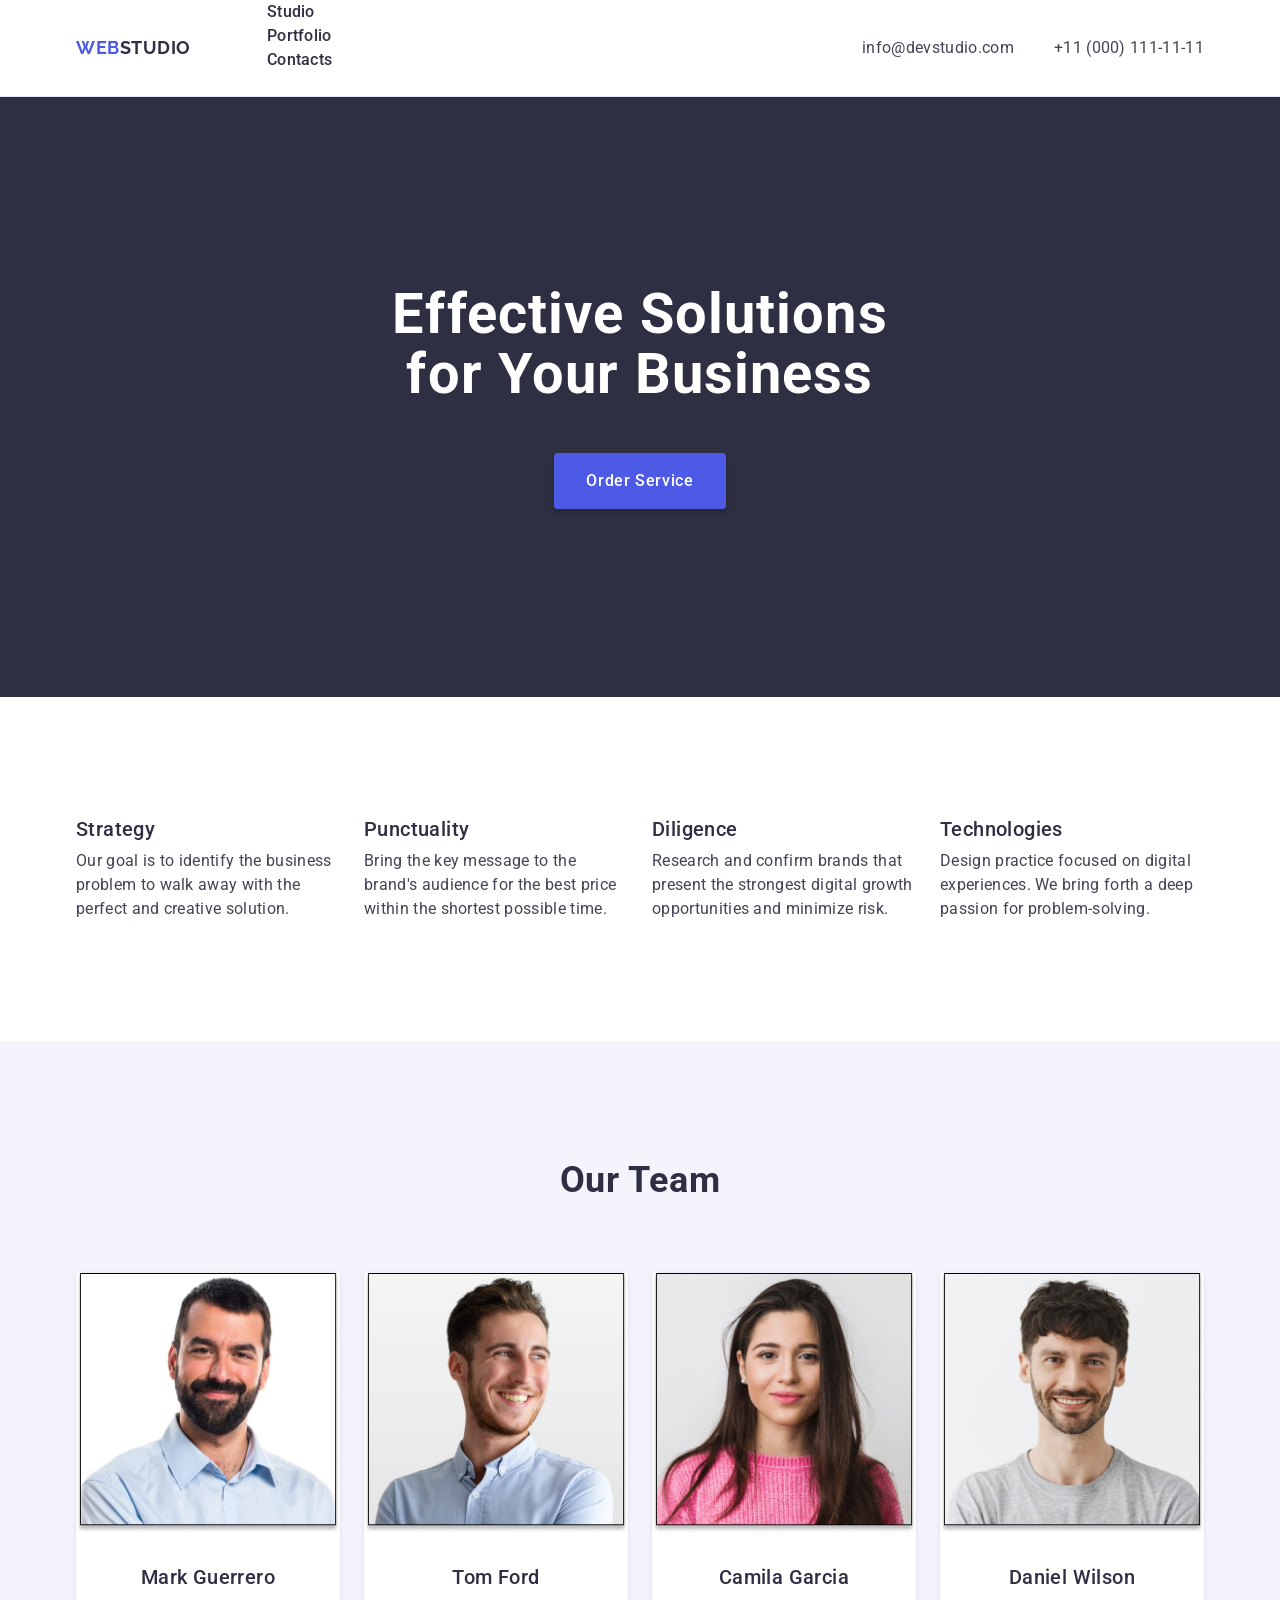
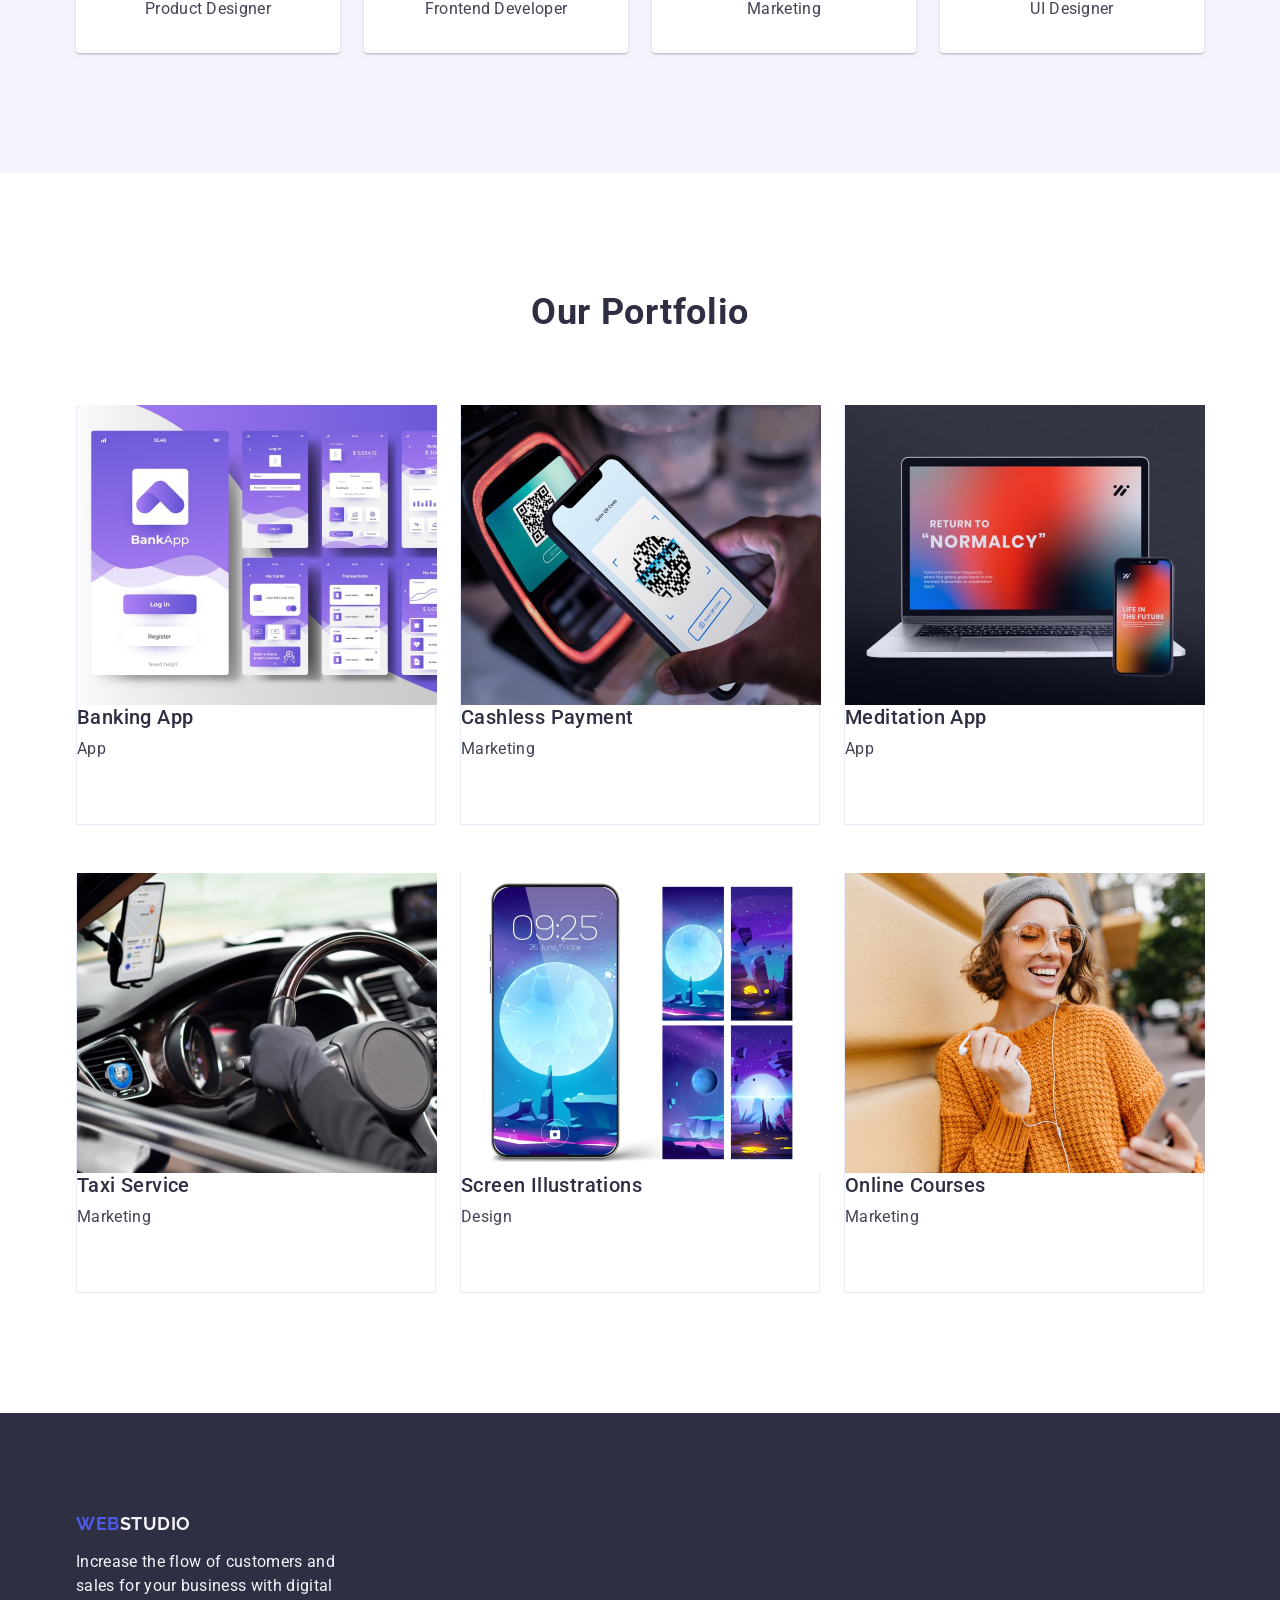
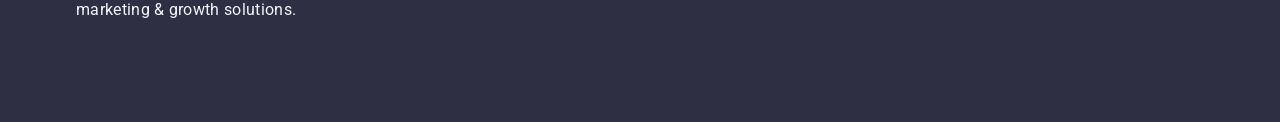
==== commit 8268d0bf: "initial commit" ====
--- a/index.html
+++ b/index.html
@@ -106,8 +106,6 @@
       <section class="team-section">
         <div class="container">
           <h2 class="team-theme">Our Team</h2>
-
-          <div class="team-wrapper">
             <ul class="team-list">
               <li class="team-item">
                 <img
@@ -162,7 +160,6 @@
                 </div>
               </li>
             </ul>
-          </div>
         </div>
       </section>
       <!-- Our portfolio -->
@@ -170,7 +167,6 @@
         <div class="container">
           <h2 class="portfolio-theme">Our Portfolio</h2>
 
-          <div class="portfolio-wrapper">
             <ul class="portfolio-list">
               <li class="portfolio-item">
                 <img
@@ -251,7 +247,6 @@
                 </div>
               </li>
             </ul>
-          </div>
         </div>
       </section>
     </main>
--- a/css/styles.css
+++ b/css/styles.css
@@ -77,7 +77,7 @@
 }
 /* Header section */
 .header {
-    padding: 24px 0;
+    border-bottom: 1px solid #e7e9fc
 }
 .header-container {
   display: flex;
@@ -86,24 +86,27 @@
 .header-nav {
   display: flex;
 margin-right: auto;
+align-items: center;
 }
 .header-logo {
 font-family: Raleway, sans-serif;
-        font-weight: 700;
-        font-size: 18px;
-        line-height: 1.17;
-        letter-spacing: 0.03em;
-        text-transform: uppercase;
-        color: #4D5AE5;
-        margin-right: 76px;
+ font-weight: 700;
+ font-size: 18px;
+line-height: 1.17;
+letter-spacing: 0.03em;
+ text-transform: uppercase;
+ color: #4D5AE5;
+margin-right: 76px;
 }
 
 .logo-part {   
-    color: #2E2F42;
+color: #2E2F42;
 }
 .nav-link {
-  display: flex;
-  gap: 40px;
+display: block;
+border-top: 24px;
+padding-bottom: 24px;
+gap: 40px;
 }
 
 .nav-link-content {
@@ -145,8 +148,6 @@
 .nav-link-content,
 .address {
 display: block;
-  padding-top: 24px;
-  padding-bottom: 24px;
 }
 /* Hero section */
 .hero-section {
@@ -161,7 +162,10 @@
 text-align: center;
 color: #FFFFFF;
 margin-bottom: 48px;
-min-width: 496px;
+/* min-width: 496px; */
+max-width: 496px;
+margin-right: auto;
+margin-left: auto;
 }
 .btn {
   font-family: "Roboto", sans-serif;
@@ -181,6 +185,9 @@
 background: #4D5AE5;
 border: none;
 padding: 16px 32px;
+min-width: 169px;
+margin-right: auto;
+margin-left: auto;
 }
 .btn:hover,
 .btn:active,
@@ -238,8 +245,11 @@
   flex-wrap: wrap;
   gap: 24px;
   text-align: center;
-}
-
+  margin-right: 24px;
+}
+.team-list:last-child {
+  margin-right: 0;
+}
 .team-item {
  background-color: #FFFFFF;
  border-radius: 0 0 4px 4px;
@@ -249,10 +259,14 @@
 box-shadow: 0 2px 1px 0 rgba(46, 47, 66, 0.08), 0 1px 1px 0 rgba(46, 47, 66, 0.16), 0 1px 6px 0 rgba(46, 47, 66, 0.08);
 width: calc((100% - 3 * 24px) / 4);
 }
+
 .team-image {
   margin: 0 auto;
-  margin-bottom: 32px;
-}
+}
+.team-desc {
+padding: 32px 0;
+}
+
 .team-title {
     font-weight: 500;
     font-size: 20px;
@@ -260,6 +274,7 @@
     letter-spacing: 0.02em;
     color: #2E2F42;
     margin-bottom: 8px;
+    text-align: center; 
 }
 .team-text {
     font-weight: 400;
@@ -267,6 +282,7 @@
     line-height: 1.50;
     letter-spacing: 0.02em;
     color: #434455;
+    text-align: center; 
 }
 
 /* Our portfolio */
@@ -287,20 +303,17 @@
   display: flex;
   flex-wrap: wrap;
   gap: 48px 24px;
-  text-align: center;
 }
 .portfolio-item {
   width: 360px;
 height: 420px;
 width: calc((100% - 2 * 24) / 3);
-}
-.portfolio-wrapper {
-  border-bottom: 1px solid #E7E9FC;
+border-bottom: 1px solid #E7E9FC;
 border-left: 1px solid #E7E9FC;
 border-right: 1px solid #E7E9FC;
-padding: 32px 16px;
-width: 360px;
-height: 120px;
+}
+.portfolio-wrapper {
+
 }
 .portfolio-title {
     font-weight: 500;
@@ -308,7 +321,7 @@
     line-height: 1.20;
     letter-spacing: 0.02em;
     color: #2E2F42;
-    margin: 32px 8px;
+    margin-bottom: 8px;
 }
 
 .portfolio-text {
@@ -332,6 +345,8 @@
 letter-spacing: 0.03em;
 text-transform: uppercase;
 color: #4D5AE5;
+display: inline-block;
+margin-bottom: 16px;
 }
 .logo-part-footer {
 color:#F4F4FD;
@@ -342,8 +357,9 @@
     line-height: 1.50;
     letter-spacing: 0.02em;
     color: #F4F4FD;
-}
-
-
-
-
+    max-width: 264px;
+}
+
+
+
+
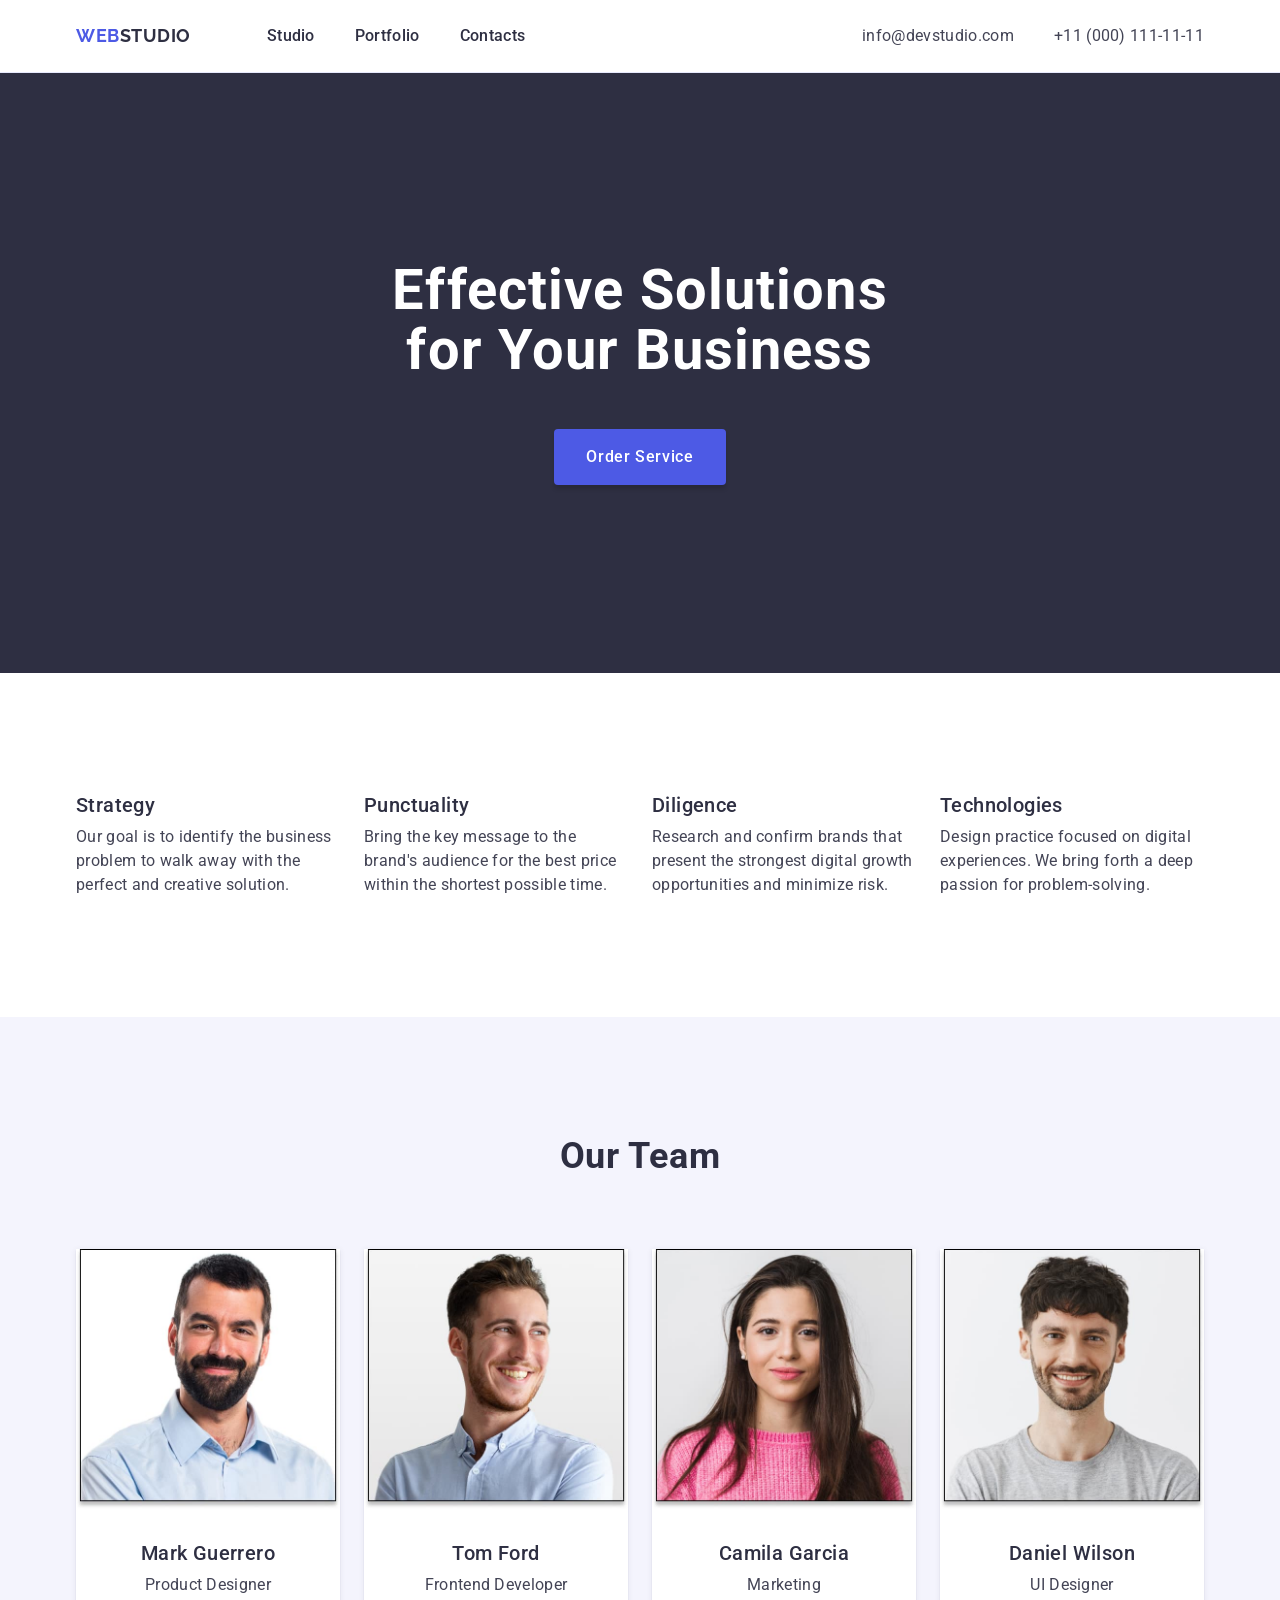
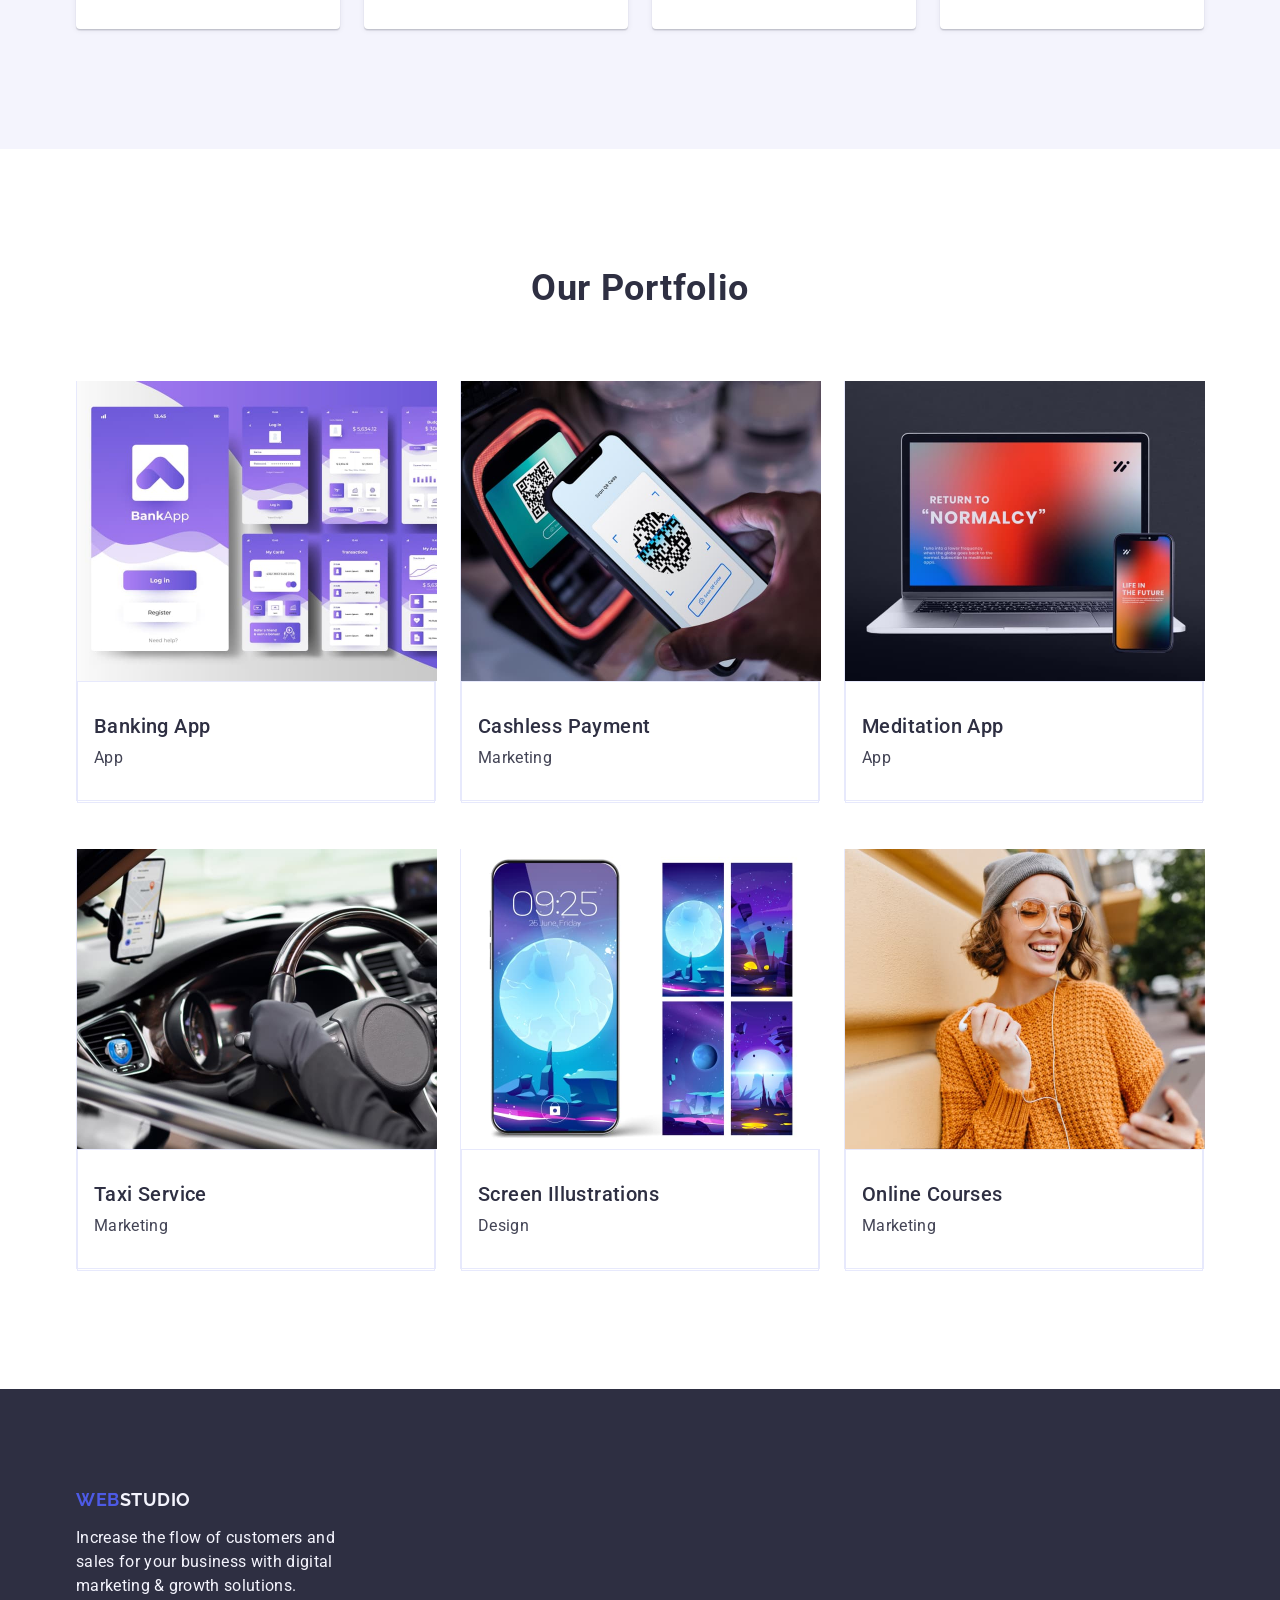
==== commit 285609ed: "initial commit" ====
--- a/index.html
+++ b/index.html
@@ -176,7 +176,7 @@
                   height="300"
                   class="portfolio-image"
                 />
-                <div class="portfolio-wraper">
+                <div class="portfolio-wrapper">
                   <h3 class="portfolio-title">Banking App</h3>
                   <p class="portfolio-text">App</p>
                 </div>
@@ -189,7 +189,7 @@
                   height="300"
                   class="portfolio-image"
                 />
-                <div class="portfolio-wraper">
+                <div class="portfolio-wrapper">
                   <h3 class="portfolio-title">Cashless Payment</h3>
                   <p class="portfolio-text">Marketing</p>
                 </div>
@@ -202,7 +202,7 @@
                   height="300"
                   class="portfolio-image"
                 />
-                <div class="portfolio-wraper">
+                <div class="portfolio-wrapper">
                   <h3 class="portfolio-title">Meditation App</h3>
                   <p class="portfolio-text">App</p>
                 </div>
@@ -215,7 +215,7 @@
                   height="300"
                   class="portfolio-image"
                 />
-                <div class="portfolio-wraper">
+                <div class="portfolio-wrapper">
                   <h3 class="portfolio-title">Taxi Service</h3>
                   <p class="portfolio-text">Marketing</p>
                 </div>
@@ -228,7 +228,7 @@
                   height="300"
                   class="portfolio-image"
                 />
-                <div class="portfolio-wraper">
+                <div class="portfolio-wrapper">
                   <h3 class="portfolio-title">Screen Illustrations</h3>
                   <p class="portfolio-text">Design</p>
                 </div>
@@ -241,7 +241,7 @@
                   height="300"
                   class="portfolio-image"
                 />
-                <div class="portfolio-wraper">
+                <div class="portfolio-wrapper">
                   <h3 class="portfolio-title">Online Courses</h3>
                   <p class="portfolio-text">Marketing</p>
                 </div>
--- a/css/styles.css
+++ b/css/styles.css
@@ -103,10 +103,10 @@
 color: #2E2F42;
 }
 .nav-link {
-display: block;
+display: flex;
 border-top: 24px;
-padding-bottom: 24px;
 gap: 40px;
+padding: 24px 0;
 }
 
 .nav-link-content {
@@ -313,7 +313,8 @@
 border-right: 1px solid #E7E9FC;
 }
 .portfolio-wrapper {
-
+  padding: 32px 16px;
+  border: 1px solid #e7e9fc;
 }
 .portfolio-title {
     font-weight: 500;
